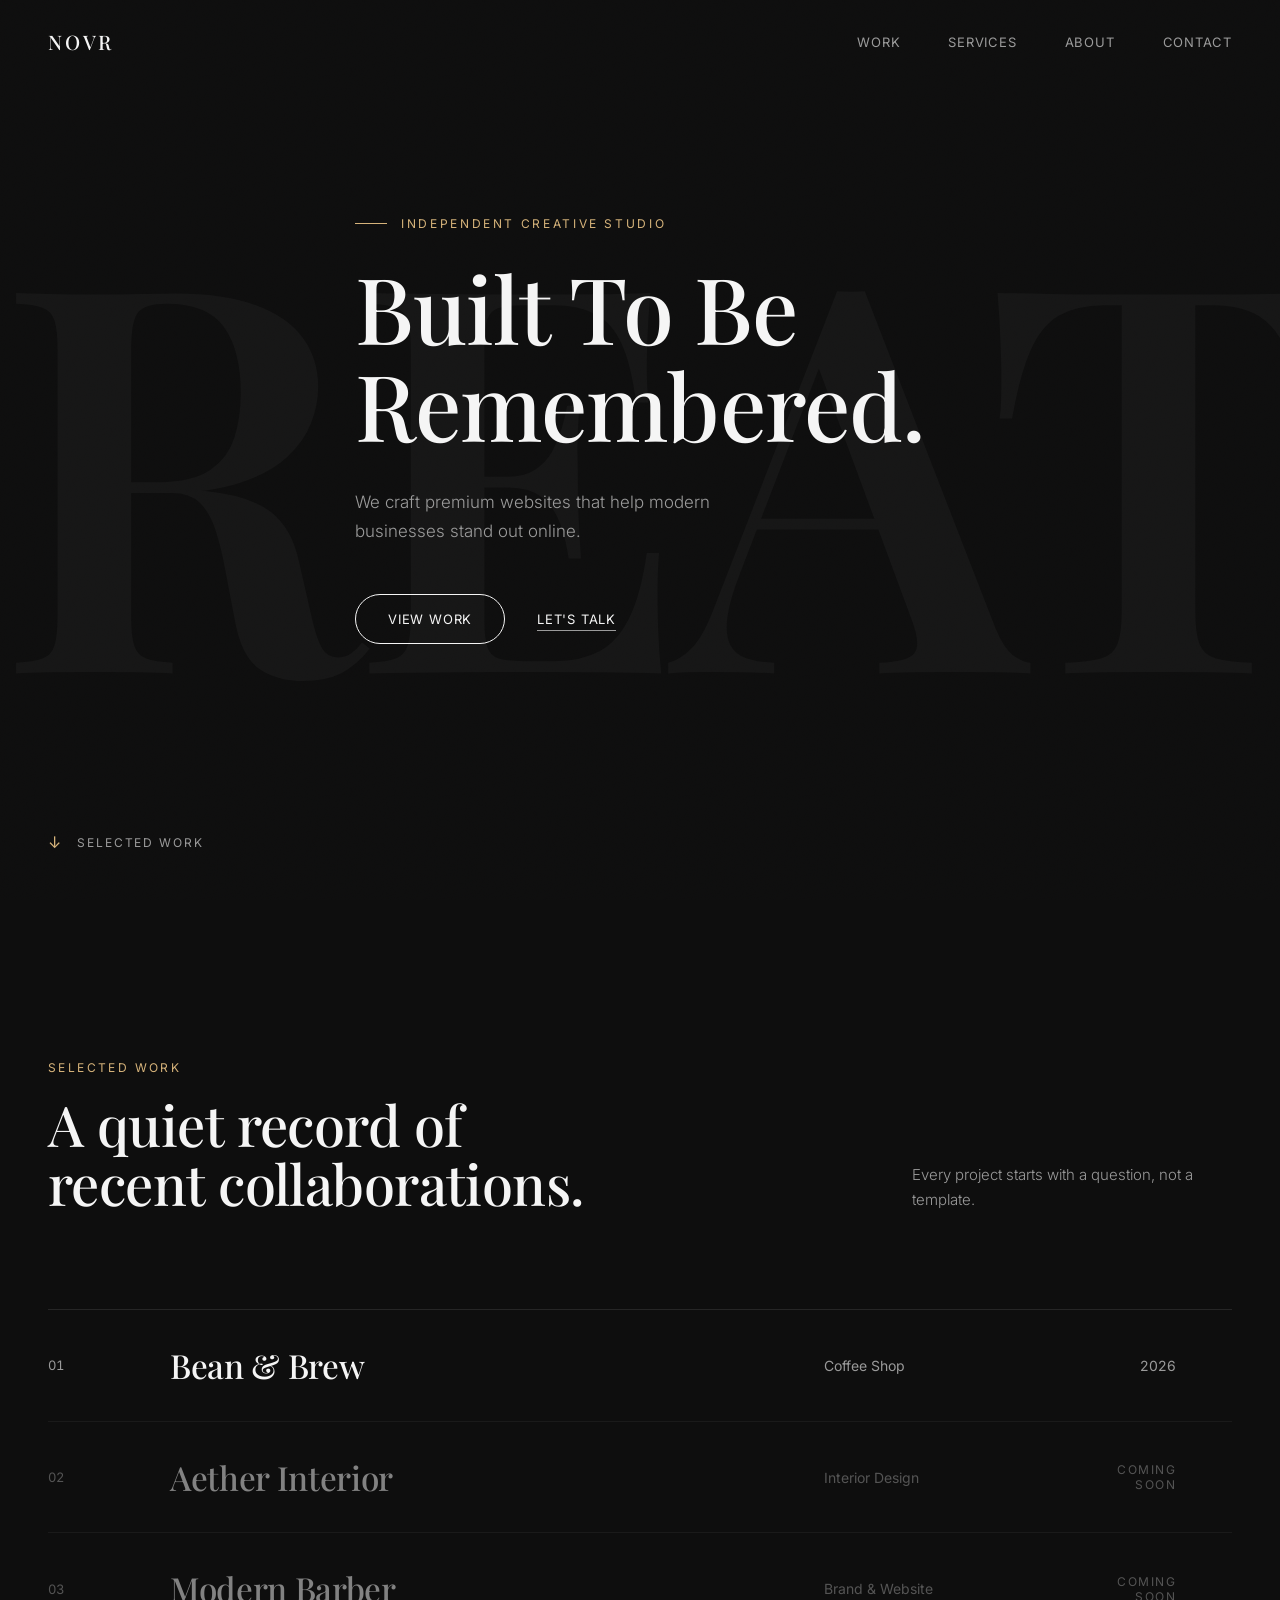
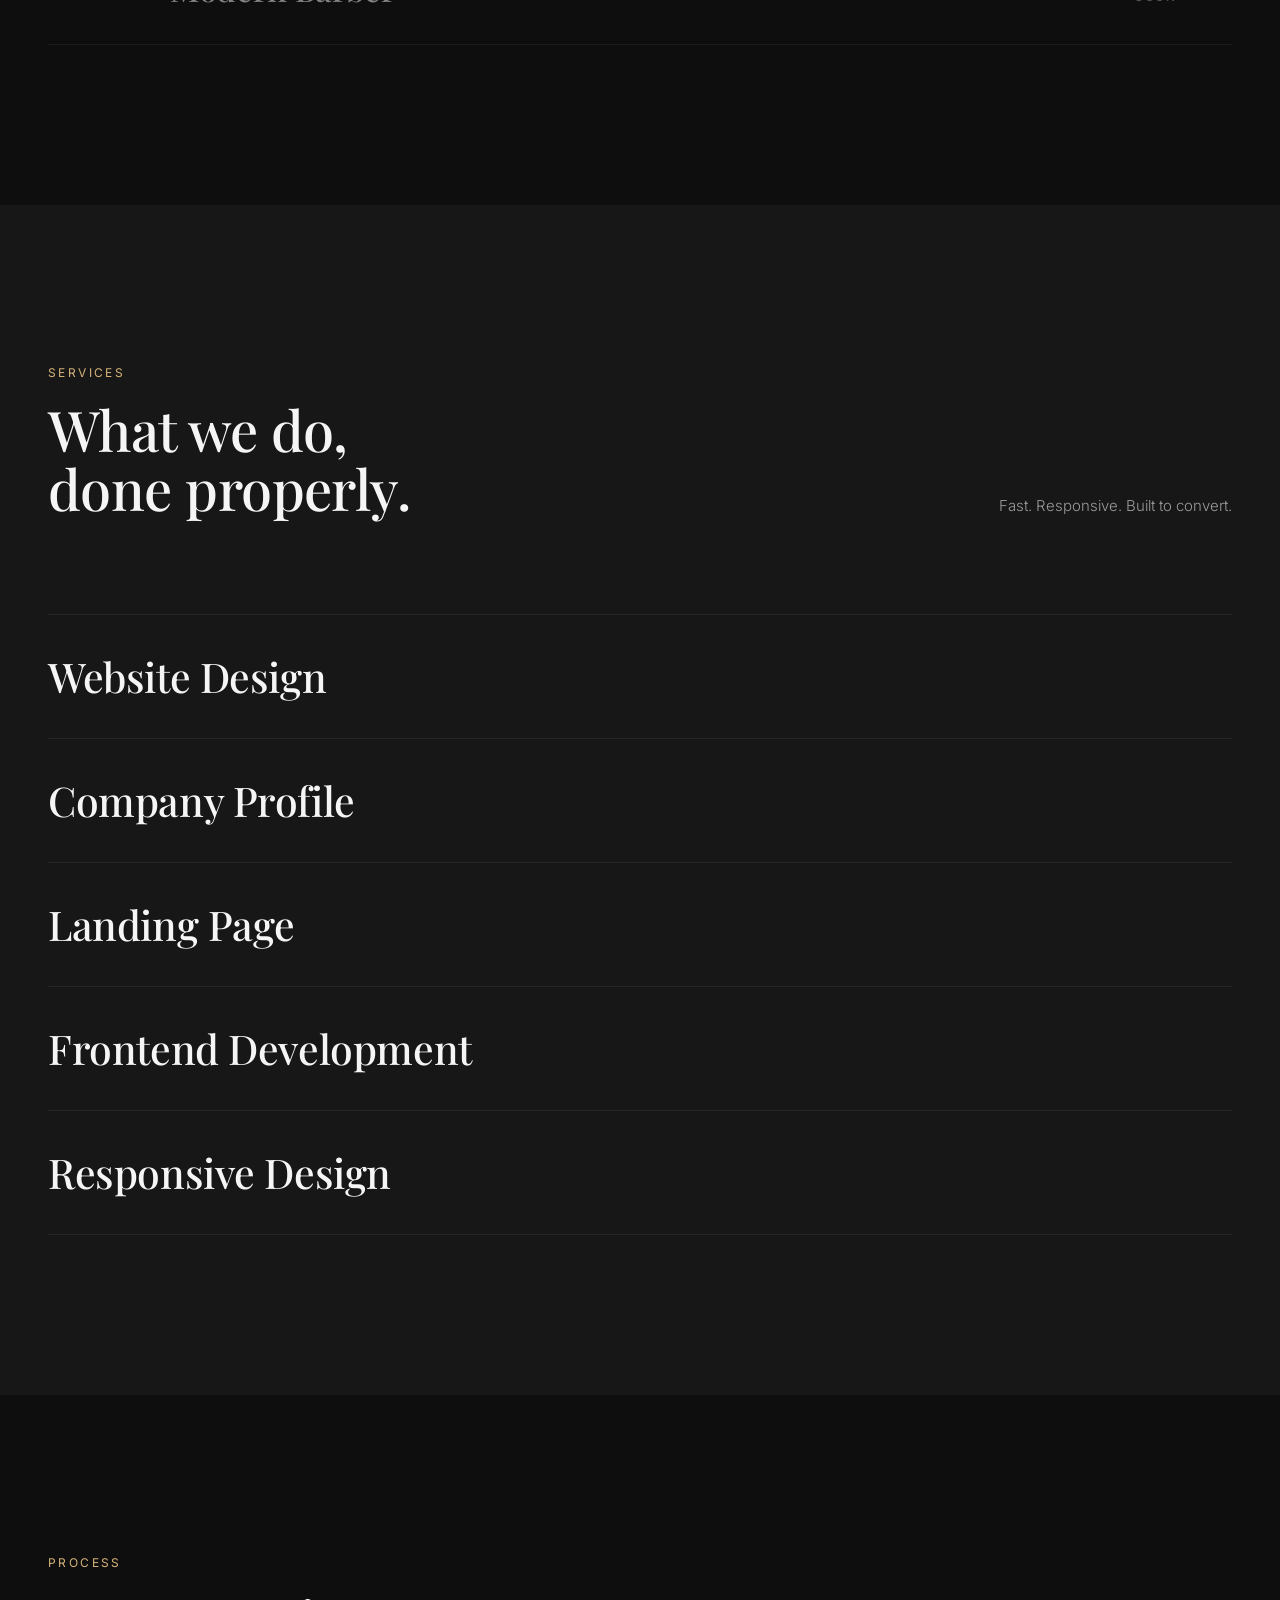
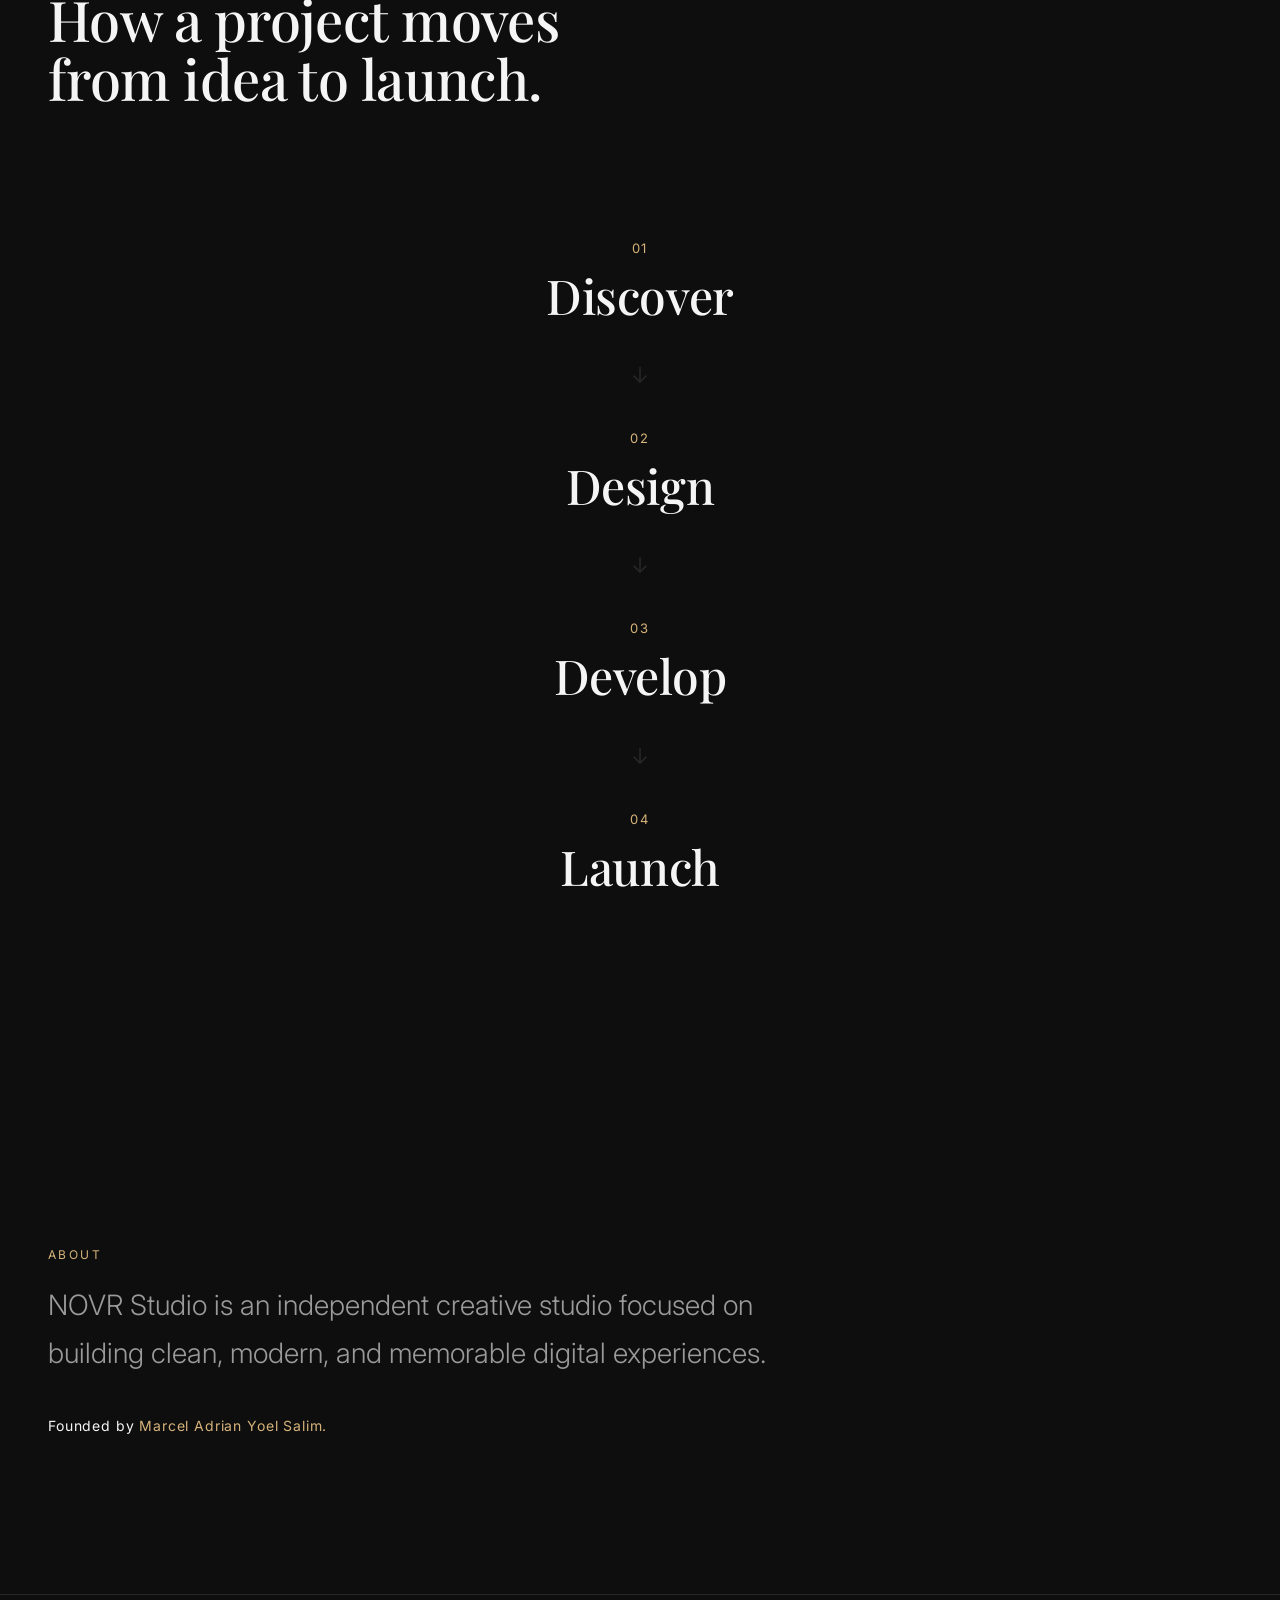
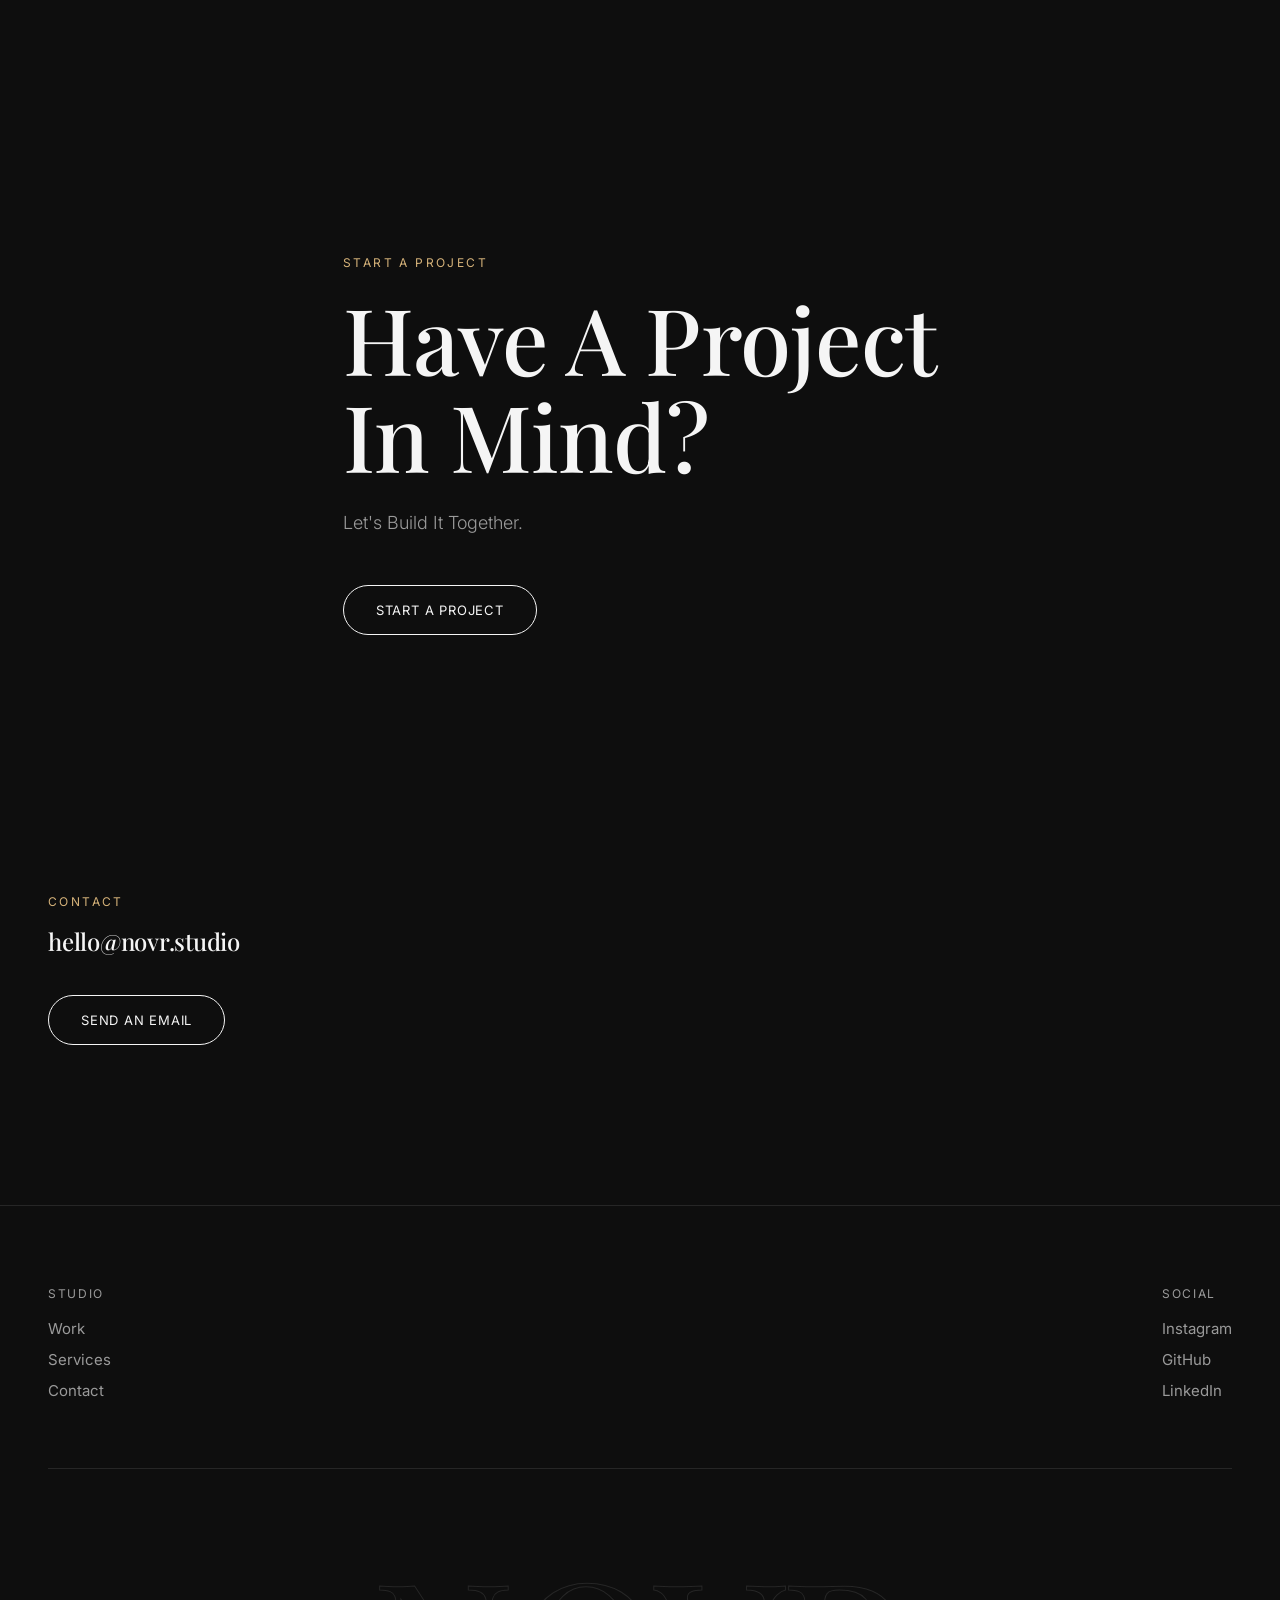
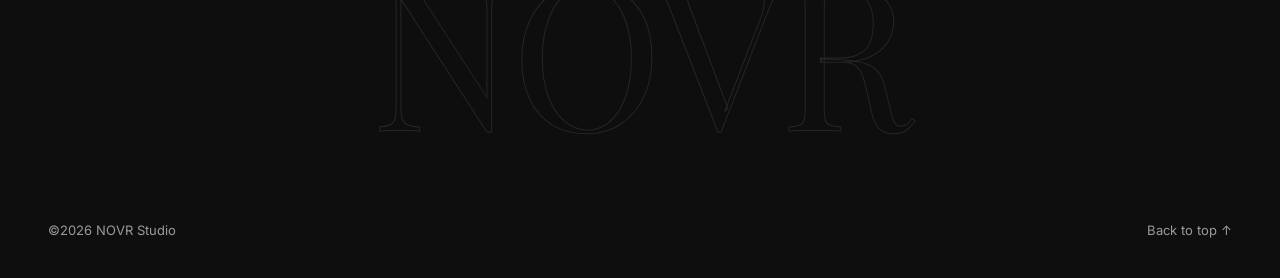
==== index.html @ 08289bba "first commit" ====
<!DOCTYPE html>
<html lang="en">
<head>
<meta charset="UTF-8">
<meta name="viewport" content="width=device-width, initial-scale=1.0">
<title>NOVR Studio — Built To Be Remembered</title>
<meta name="description" content="NOVR is an independent creative studio designing premium websites, brands and digital experiences for modern businesses.">

<meta property="og:title" content="NOVR Studio">
<meta property="og:description" content="Built To Be Remembered. We craft premium websites that help modern businesses stand out online.">
<meta property="og:image" content="assets/images/og-image.jpg">
<meta property="og:type" content="website">

<link rel="icon" href="favicon.ico">
<link rel="preconnect" href="https://fonts.googleapis.com">
<link rel="preconnect" href="https://fonts.gstatic.com" crossorigin>
<link href="https://fonts.googleapis.com/css2?family=Playfair+Display:ital,wght@0,400;0,500;0,600;1,400&family=Inter:wght@300;400;500;600&display=swap" rel="stylesheet">

<link rel="stylesheet" href="assets/css/style.css">
<link rel="stylesheet" href="assets/css/responsive.css">
</head>
<body>

<div class="grain"></div>
<div class="cursor" id="cursor"></div>

<header id="header">
  <div class="wrap">
    <nav>
      <a href="#" class="logo">NOVR</a>
      <ul class="nav-links">
        <li><a href="#work">Work</a></li>
        <li><a href="#services">Services</a></li>
        <li><a href="#about">About</a></li>
        <li><a href="#contact">Contact</a></li>
      </ul>
      <button class="burger" id="burger" aria-label="Menu">
        <span></span><span></span>
      </button>
    </nav>
  </div>
</header>

<div class="mobile-menu" id="mobileMenu">
  <a href="#work">Work</a>
  <a href="#services">Services</a>
  <a href="#about">About</a>
  <a href="#contact">Contact</a>
</div>

<!-- ============ HERO ============ -->
<section class="hero">
  <div class="hero-bg-word" id="heroWord">CREATE</div>
  <div class="wrap hero-inner">
    <div class="eyebrow"><span class="dash"></span><span>Independent Creative Studio</span></div>
    <h1>
      <span class="line"><span>Built To Be</span></span>
      <span class="line"><span>Remembered.</span></span>
    </h1>
    <p class="hero-sub">We craft premium websites that help modern businesses stand out online.</p>
    <div class="hero-actions">
      <a href="#work" class="btn">View Work</a>
      <a href="#contact" class="btn btn-ghost">Let's Talk</a>
    </div>
  </div>
  <div class="scroll-cue"><span class="arrow">↓</span><span>Selected Work</span></div>
</section>

<!-- ============ SELECTED WORK ============ -->
<section id="work">
  <div class="wrap">
    <div class="section-head reveal">
      <div>
        <span class="section-tag">Selected Work</span>
        <h2>A quiet record of<br>recent collaborations.</h2>
      </div>
      <p>Every project starts with a question, not a template.</p>
    </div>

    <div class="work-list">

      <div class="work-item is-live reveal" data-href="work/bean-and-brew.html">
        <span class="work-index">01</span>
        <span class="work-title serif">Bean &amp; Brew</span>
        <span class="work-cat">Coffee Shop</span>
        <span class="work-year">2026</span>
        <span class="work-arrow">↗</span>
        <div class="work-preview"><img src="assets/images/projects/bean-and-brew.jpg" alt="Bean & Brew project preview"></div>
      </div>

      <div class="work-item is-soon reveal">
        <span class="work-index">02</span>
        <span class="work-title serif">Aether Interior</span>
        <span class="work-cat">Interior Design</span>
        <span class="work-soon">Coming Soon</span>
      </div>

      <div class="work-item is-soon reveal">
        <span class="work-index">03</span>
        <span class="work-title serif">Modern Barber</span>
        <span class="work-cat">Brand &amp; Website</span>
        <span class="work-soon">Coming Soon</span>
      </div>

    </div>
  </div>
</section>

<!-- ============ SERVICES ============ -->
<section id="services" class="services">
  <div class="wrap">
    <div class="section-head reveal">
      <div>
        <span class="section-tag">Services</span>
        <h2>What we do,<br>done properly.</h2>
      </div>
      <p>Fast. Responsive. Built to convert.</p>
    </div>

    <div class="service-list">
      <div class="service-item reveal"><h3 class="serif">Website Design</h3><span class="service-arrow">↗</span></div>
      <div class="service-item reveal"><h3 class="serif">Company Profile</h3><span class="service-arrow">↗</span></div>
      <div class="service-item reveal"><h3 class="serif">Landing Page</h3><span class="service-arrow">↗</span></div>
      <div class="service-item reveal"><h3 class="serif">Frontend Development</h3><span class="service-arrow">↗</span></div>
      <div class="service-item reveal"><h3 class="serif">Responsive Design</h3><span class="service-arrow">↗</span></div>
    </div>
  </div>
</section>

<!-- ============ PROCESS ============ -->
<section id="process">
  <div class="wrap">
    <div class="section-head reveal">
      <div>
        <span class="section-tag">Process</span>
        <h2>How a project moves<br>from idea to launch.</h2>
      </div>
    </div>

    <div class="process-list">
      <div class="process-item reveal">
        <span class="process-num">01</span>
        <h3 class="serif">Discover</h3>
      </div>
      <span class="process-arrow">↓</span>
      <div class="process-item reveal">
        <span class="process-num">02</span>
        <h3 class="serif">Design</h3>
      </div>
      <span class="process-arrow">↓</span>
      <div class="process-item reveal">
        <span class="process-num">03</span>
        <h3 class="serif">Develop</h3>
      </div>
      <span class="process-arrow">↓</span>
      <div class="process-item reveal">
        <span class="process-num">04</span>
        <h3 class="serif">Launch</h3>
      </div>
    </div>
  </div>
</section>

<!-- ============ ABOUT ============ -->
<section id="about">
  <div class="wrap">
    <span class="section-tag reveal">About</span>
    <div class="about-inner reveal">
      <p>NOVR Studio is an independent creative studio focused on building clean, modern, and memorable digital experiences.</p>
      <div class="about-founder">Founded by <span>Marcel Adrian Yoel Salim.</span></div>
    </div>
  </div>
</section>

<!-- ============ CTA ============ -->
<section class="cta">
  <div class="wrap cta-inner">
    <span class="section-tag reveal">Start A Project</span>
    <h2 class="reveal">Have A Project<br>In Mind?</h2>
    <p class="cta-sub reveal">Let's Build It Together.</p>
    <a href="#contact" class="btn reveal">Start A Project</a>
  </div>
</section>

<!-- ============ CONTACT (anchor target for nav) ============ -->
<section id="contact" style="padding-top:0;">
  <div class="wrap">
    <span class="section-tag reveal">Contact</span>
    <h2 class="reveal" style="margin-bottom:40px;">hello@novr.studio</h2>
    <a href="mailto:hello@novr.studio" class="btn reveal">Send An Email</a>
  </div>
</section>

<!-- ============ FOOTER ============ -->
<footer>
  <div class="wrap">
    <div class="footer-top">
      <div class="footer-col">
        <span class="label">Studio</span>
        <a href="#work">Work</a>
        <a href="#services">Services</a>
        <a href="#contact">Contact</a>
      </div>
      <div class="footer-col">
        <span class="label">Social</span>
        <a href="#" target="_blank" rel="noopener">Instagram</a>
        <a href="#" target="_blank" rel="noopener">GitHub</a>
        <a href="#" target="_blank" rel="noopener">LinkedIn</a>
      </div>
    </div>
  </div>
  <div class="footer-word">NOVR</div>
  <div class="wrap footer-bottom">
    <span>©2026 NOVR Studio</span>
    <a href="#" onclick="window.scrollTo({top:0,behavior:'smooth'});return false;">Back to top ↑</a>
  </div>
</footer>

<script src="assets/js/main.js"></script>
</body>
</html>
---- assets/css/style.css ----
/* ==========================================================================
   NOVR STUDIO — MAIN STYLESHEET
   Sprints: Navbar, Hero, Selected Work, Services, Process, About, CTA, Footer
   ========================================================================== */

:root{
  --bg:#0E0E0E;
  --surface:#171717;
  --white:#F5F5F5;
  --gray:#9A9A9A;
  --line:#262626;
  --accent:#D6B37A;
  --ease: cubic-bezier(.16,.84,.44,1);
}

*{ margin:0; padding:0; box-sizing:border-box; }
html{ scroll-behavior:smooth; background:var(--bg); }
::selection{ background:var(--accent); color:var(--bg); }

body{
  background:var(--bg);
  color:var(--white);
  font-family:'Inter', sans-serif;
  font-weight:400;
  overflow-x:hidden;
}

h1,h2,h3,.serif{
  font-family:'Playfair Display', serif;
  font-weight:500;
  letter-spacing:-0.01em;
  line-height:1.05;
}

a{ color:inherit; text-decoration:none; }
img{ max-width:100%; display:block; }
ul{ list-style:none; }

.wrap{
  max-width:1360px;
  margin:0 auto;
  padding:0 48px;
}

/* ---------- grain overlay ---------- */
.grain{
  position:fixed; inset:0;
  z-index:999;
  pointer-events:none;
  opacity:0.035;
  mix-blend-mode:overlay;
  background-image:url("data:image/svg+xml,%3Csvg xmlns='http://www.w3.org/2000/svg' width='120' height='120'%3E%3Cfilter id='n'%3E%3CfeTurbulence type='fractalNoise' baseFrequency='0.9' numOctaves='2' stitchTiles='stitch'/%3E%3C/filter%3E%3Crect width='100%25' height='100%25' filter='url(%23n)'/%3E%3C/svg%3E");
}

/* ---------- custom cursor ---------- */
.cursor{
  position:fixed; top:0; left:0;
  width:22px; height:22px;
  border:1px solid var(--accent);
  border-radius:50%;
  pointer-events:none;
  z-index:1000;
  transform:translate(-50%,-50%);
  transition: width .3s var(--ease), height .3s var(--ease), background .3s var(--ease), opacity .3s;
  opacity:0;
}
.cursor.active{ opacity:1; }
.cursor.hover{ width:52px; height:52px; background:rgba(214,179,122,0.1); }

/* ==========================================================================
   SPRINT 1 — NAVBAR
   ========================================================================== */
header{
  position:fixed; top:0; left:0; right:0;
  z-index:100;
  padding:28px 0;
  transition: padding .5s var(--ease), background .5s var(--ease), border-color .5s var(--ease);
  border-bottom:1px solid transparent;
}
header.scrolled{
  padding:18px 0;
  background:rgba(14,14,14,0.75);
  backdrop-filter: blur(14px);
  -webkit-backdrop-filter: blur(14px);
  border-bottom:1px solid var(--line);
}
nav{ display:flex; align-items:center; justify-content:space-between; }
.logo{
  font-family:'Playfair Display', serif;
  font-size:20px;
  letter-spacing:0.14em;
  font-weight:500;
}
.nav-links{
  display:flex; gap:48px;
  font-size:13px;
  letter-spacing:0.06em;
  text-transform:uppercase;
  color:var(--gray);
}
.nav-links a{ position:relative; padding-bottom:4px; transition:color .3s var(--ease); }
.nav-links a::after{
  content:''; position:absolute; left:0; bottom:0;
  width:0; height:1px; background:var(--accent);
  transition:width .4s var(--ease);
}
.nav-links a:hover{ color:var(--white); }
.nav-links a:hover::after{ width:100%; }

.burger{ display:none; flex-direction:column; gap:6px; cursor:pointer; z-index:110; background:none; border:none; }
.burger span{ width:26px; height:1px; background:var(--white); display:block; transition:.3s var(--ease); }

.mobile-menu{
  position:fixed; inset:0; background:var(--bg);
  z-index:99; display:flex; flex-direction:column;
  align-items:flex-start; justify-content:center; gap:28px;
  padding:0 32px;
  transform:translateY(-100%);
  transition:transform .6s var(--ease);
}
.mobile-menu.open{ transform:translateY(0); }
.mobile-menu a{ font-family:'Playfair Display', serif; font-size:38px; }

/* ==========================================================================
   SPRINT 1 — HERO
   ========================================================================== */
.hero{
  position:relative;
  min-height:100vh;
  display:flex; flex-direction:column; justify-content:center;
  overflow:hidden;
  padding-top:120px;
}
.hero-bg-word{
  position:absolute;
  top:50%; left:50%;
  transform:translate(-50%,-50%);
  font-family:'Playfair Display', serif;
  font-weight:600;
  font-size:clamp(220px, 42vw, 620px);
  color:var(--white);
  opacity:0.03;
  white-space:nowrap;
  pointer-events:none;
  user-select:none;
  z-index:0;
  letter-spacing:-0.02em;
}
.hero-inner{ position:relative; z-index:2; }
.eyebrow{
  font-size:12px;
  letter-spacing:0.22em;
  text-transform:uppercase;
  color:var(--accent);
  margin-bottom:28px;
  display:flex; align-items:center; gap:14px;
}
.eyebrow .dash{ width:32px; height:1px; background:var(--accent); }

.hero h1{ font-size:clamp(46px, 8.4vw, 92px); overflow:hidden; }
.hero h1 .line{ display:block; overflow:hidden; }
.hero h1 .line span{
  display:block;
  transform:translateY(110%);
  animation: lineUp 1.1s var(--ease) forwards;
}
.hero h1 .line:nth-child(1) span{ animation-delay:.15s; }
.hero h1 .line:nth-child(2) span{ animation-delay:.28s; }
@keyframes lineUp{ to{ transform:translateY(0); } }

.hero-sub{
  margin-top:36px;
  max-width:440px;
  color:var(--gray);
  font-size:17px;
  line-height:1.7;
  font-weight:300;
  opacity:0;
  animation: fadeUp .9s var(--ease) forwards;
  animation-delay:.6s;
}
@keyframes fadeUp{ from{opacity:0; transform:translateY(16px);} to{opacity:1; transform:translateY(0);} }

.hero-actions{
  margin-top:48px;
  display:flex; align-items:center; gap:28px;
  opacity:0;
  animation: fadeUp .9s var(--ease) forwards;
  animation-delay:.75s;
}

.btn{
  display:inline-flex; align-items:center; gap:10px;
  padding:16px 32px;
  border-radius:100px;
  border:1px solid var(--white);
  font-size:13px;
  letter-spacing:0.06em;
  text-transform:uppercase;
  transition: background .4s var(--ease), color .4s var(--ease), gap .3s var(--ease);
}
.btn:hover{ background:var(--white); color:var(--bg); gap:16px; }
.btn-ghost{ border:none; padding:16px 4px; position:relative; }
.btn-ghost::after{
  content:''; position:absolute; left:4px; right:4px; bottom:12px;
  height:1px; background:var(--gray);
  transition:.4s var(--ease);
}
.btn-ghost:hover{ color:var(--accent); }
.btn-ghost:hover::after{ background:var(--accent); }

.scroll-cue{
  position:absolute;
  bottom:48px; left:48px;
  display:flex; align-items:center; gap:14px;
  font-size:12px; letter-spacing:0.16em; text-transform:uppercase;
  color:var(--gray);
  z-index:2;
}
.scroll-cue .arrow{
  display:inline-block;
  animation: bob 2.2s ease-in-out infinite;
  color:var(--accent);
  font-size:16px;
}
@keyframes bob{ 0%,100%{transform:translateY(0);} 50%{transform:translateY(6px);} }

/* ---------- section basics ---------- */
section{ position:relative; padding:160px 0; }
.section-head{
  display:flex; justify-content:space-between; align-items:flex-end;
  margin-bottom:96px; gap:40px; flex-wrap:wrap;
}
.section-tag{
  font-size:12px; letter-spacing:0.2em; text-transform:uppercase;
  color:var(--accent); margin-bottom:20px; display:block;
}
.section-head h2{ font-size:clamp(34px,4.4vw,56px); max-width:600px; }
.section-head p{ color:var(--gray); max-width:320px; font-size:15px; line-height:1.7; font-weight:300; }

.reveal{
  opacity:0; transform:translateY(36px);
  transition: opacity 1s var(--ease), transform 1s var(--ease);
}
.reveal.is-visible{ opacity:1; transform:translateY(0); }

/* ==========================================================================
   SPRINT 2 — SELECTED WORK
   ========================================================================== */
.work-list{ display:flex; flex-direction:column; }
.work-item{
  display:grid;
  grid-template-columns:90px 1fr 220px 100px 24px;
  align-items:center;
  gap:32px;
  padding:38px 0;
  border-top:1px solid var(--line);
  position:relative;
}
.work-list .work-item:last-child{ border-bottom:1px solid var(--line); }
.work-item.is-live{ cursor:pointer; }
.work-index{ font-size:13px; color:var(--gray); font-variant-numeric:tabular-nums; }
.work-title{ font-size:clamp(24px,2.6vw,38px); transition:transform .5s var(--ease), color .5s var(--ease); }
.work-cat{ color:var(--gray); font-size:14px; }
.work-year{ color:var(--gray); font-size:14px; text-align:right; }
.work-arrow{ font-size:20px; color:var(--accent); opacity:0; transform:translateX(-8px) rotate(-45deg); transition:.5s var(--ease); }
.work-soon{ font-size:12px; letter-spacing:0.12em; text-transform:uppercase; color:var(--gray); text-align:right; }

.work-item .work-preview{
  position:absolute;
  right:48px; top:50%;
  width:230px; height:160px;
  transform:translateY(-50%) scale(.9);
  opacity:0;
  border-radius:6px;
  pointer-events:none;
  transition: opacity .5s var(--ease), transform .5s var(--ease);
  z-index:5;
  overflow:hidden;
  box-shadow:0 30px 60px rgba(0,0,0,0.55);
}
.work-item .work-preview img{ width:100%; height:100%; object-fit:cover; }
.work-item.is-live:hover .work-preview{ opacity:1; transform:translateY(-50%) scale(1); }
.work-item.is-live:hover .work-title{ color:var(--accent); transform:translateX(12px); }
.work-item.is-live:hover .work-arrow{ opacity:1; transform:translateX(0) rotate(0deg); }
.work-item.is-live:hover{ background:rgba(255,255,255,0.015); }
.work-item.is-soon{ opacity:0.5; }

/* ==========================================================================
   SPRINT 3 — SERVICES (plain list, no cards)
   ========================================================================== */
.services{ background:var(--surface); }
.service-list{ display:flex; flex-direction:column; }
.service-item{
  display:flex; align-items:center; justify-content:space-between;
  padding:40px 0;
  border-top:1px solid var(--line);
  transition: padding-left .4s var(--ease), background .4s var(--ease);
}
.service-list .service-item:last-child{ border-bottom:1px solid var(--line); }
.service-item h3{ font-size:clamp(26px,3.2vw,42px); transition:color .4s var(--ease); }
.service-arrow{ font-size:22px; color:var(--accent); opacity:0; transform:translateX(-10px); transition:.4s var(--ease); }
.service-item:hover{ padding-left:16px; background:rgba(255,255,255,0.015); }
.service-item:hover h3{ color:var(--accent); }
.service-item:hover .service-arrow{ opacity:1; transform:translateX(0); }

/* ==========================================================================
   SPRINT 4 — PROCESS
   ========================================================================== */
.process-list{
  display:flex; flex-direction:column;
  align-items:center;
  gap:0;
}
.process-item{
  display:flex; flex-direction:column; align-items:center;
  text-align:center;
  padding:36px 0;
}
.process-num{ color:var(--accent); font-size:13px; letter-spacing:0.14em; margin-bottom:14px; }
.process-item h3{ font-size:clamp(30px,4vw,48px); }
.process-arrow{ color:var(--line); font-size:22px; margin:6px 0; }

/* ==========================================================================
   SPRINT 5 — ABOUT
   ========================================================================== */
.about-inner{ max-width:760px; }
.about-inner p{ color:var(--gray); font-size:clamp(20px,2.4vw,28px); line-height:1.7; font-weight:300; }
.about-founder{
  margin-top:40px;
  font-size:14px;
  letter-spacing:0.06em;
  color:var(--white);
}
.about-founder span{ color:var(--accent); }

/* ==========================================================================
   SPRINT 6 — CTA
   ========================================================================== */
.cta{
  min-height:100vh;
  display:flex; flex-direction:column; align-items:flex-start; justify-content:center;
  background:var(--bg);
  border-top:1px solid var(--line);
}
.cta h2{ font-size:clamp(44px,7.2vw,96px); }
.cta h2 em{ color:var(--accent); font-style:italic; }
.cta-sub{ margin-top:28px; color:var(--gray); font-size:18px; font-weight:300; }
.cta .btn{ margin-top:52px; }

/* ==========================================================================
   SPRINT 7 — FOOTER
   ========================================================================== */
footer{
  position:relative;
  padding:80px 0 40px;
  border-top:1px solid var(--line);
  overflow:hidden;
}
.footer-word{
  font-family:'Playfair Display', serif;
  font-size:clamp(90px,16vw,220px);
  color:transparent;
  -webkit-text-stroke:1px var(--line);
  text-align:center;
  letter-spacing:-0.02em;
  margin-bottom:40px;
  user-select:none;
}
.footer-top{
  display:flex; justify-content:space-between; flex-wrap:wrap; gap:40px;
  padding-bottom:56px; margin-bottom:40px;
  border-bottom:1px solid var(--line);
}
.footer-col .label{ color:var(--gray); font-size:12px; letter-spacing:0.14em; text-transform:uppercase; margin-bottom:18px; display:block; }
.footer-col a{ display:block; color:var(--gray); font-size:15px; margin-bottom:12px; transition:.3s; }
.footer-col a:hover{ color:var(--accent); }
.footer-bottom{
  display:flex; justify-content:space-between; align-items:center;
  flex-wrap:wrap; gap:16px;
  color:var(--gray); font-size:13px;
}
.footer-bottom a:hover{ color:var(--accent); }

/* ==========================================================================
   CASE STUDY PAGE
   ========================================================================== */
.cs-hero{
  min-height:70vh;
  display:flex; flex-direction:column; justify-content:flex-end;
  padding:180px 0 80px;
  border-bottom:1px solid var(--line);
}
.cs-back{ color:var(--gray); font-size:13px; letter-spacing:0.08em; text-transform:uppercase; margin-bottom:40px; display:inline-flex; gap:10px; transition:.3s; }
.cs-back:hover{ color:var(--accent); }
.cs-hero h1{ font-size:clamp(44px,7vw,88px); }
.cs-meta{ display:flex; gap:56px; margin-top:48px; flex-wrap:wrap; }
.cs-meta .label{ color:var(--gray); font-size:12px; letter-spacing:0.14em; text-transform:uppercase; margin-bottom:10px; display:block; }
.cs-meta .val{ font-size:16px; }

.cs-section{ padding:110px 0; border-bottom:1px solid var(--line); }
.cs-section:last-of-type{ border-bottom:none; }
.cs-grid{ display:grid; grid-template-columns:280px 1fr; gap:80px; }
.cs-grid .cs-label{ color:var(--accent); font-size:12px; letter-spacing:0.2em; text-transform:uppercase; }
.cs-grid h2{ font-size:clamp(30px,3.6vw,44px); margin-top:14px; }
.cs-grid .cs-body p{ color:var(--gray); font-size:17px; line-height:1.85; font-weight:300; max-width:640px; }
.cs-grid .cs-body p + p{ margin-top:20px; }

.cs-gallery{ display:grid; grid-template-columns:1fr 1fr; gap:24px; }
.cs-gallery img{ width:100%; height:100%; object-fit:cover; border-radius:6px; }
.cs-gallery .full{ grid-column:1 / -1; }

.cs-stack{ display:flex; flex-wrap:wrap; gap:14px; }
.cs-stack span{
  border:1px solid var(--line); border-radius:100px;
  padding:10px 22px; font-size:13px; color:var(--gray);
}

.cs-links{ display:flex; gap:24px; flex-wrap:wrap; }

.cs-nav-project{
  display:flex; justify-content:space-between; align-items:center;
  padding:80px 0;
}
.cs-nav-project a{ font-family:'Playfair Display', serif; font-size:clamp(26px,3.4vw,40px); transition:color .4s var(--ease); }
.cs-nav-project a:hover{ color:var(--accent); }
---- assets/css/responsive.css ----
/* ==========================================================================
   NOVR STUDIO — RESPONSIVE STYLESHEET
   ========================================================================== */

@media (hover:none), (max-width:900px){
  .cursor{ display:none; }
}

@media (max-width:1080px){
  .work-item{ grid-template-columns:50px 1fr 90px 24px; }
  .work-cat{ display:none; }
}

@media (max-width:900px){
  .wrap{ padding:0 24px; }
  .nav-links{ display:none; }
  .burger{ display:flex; }

  section{ padding:100px 0; }
  .section-head{ margin-bottom:56px; }
  .scroll-cue{ left:24px; bottom:32px; }

  .work-item{ grid-template-columns:36px 1fr 24px; gap:16px; }
  .work-year, .work-soon{ display:none; }
  .work-item .work-preview{ display:none; }

  .service-item{ padding:28px 0; }

  .cs-grid{ grid-template-columns:1fr; gap:32px; }
  .cs-gallery{ grid-template-columns:1fr; }
  .cs-meta{ gap:32px; }
  .footer-top{ gap:32px; }
}

@media (max-width:600px){
  .hero-actions{ flex-direction:column; align-items:flex-start; gap:18px; }
  .cta-inner .btn{ width:100%; justify-content:center; }
  .cs-nav-project{ flex-direction:column; align-items:flex-start; gap:24px; }
}
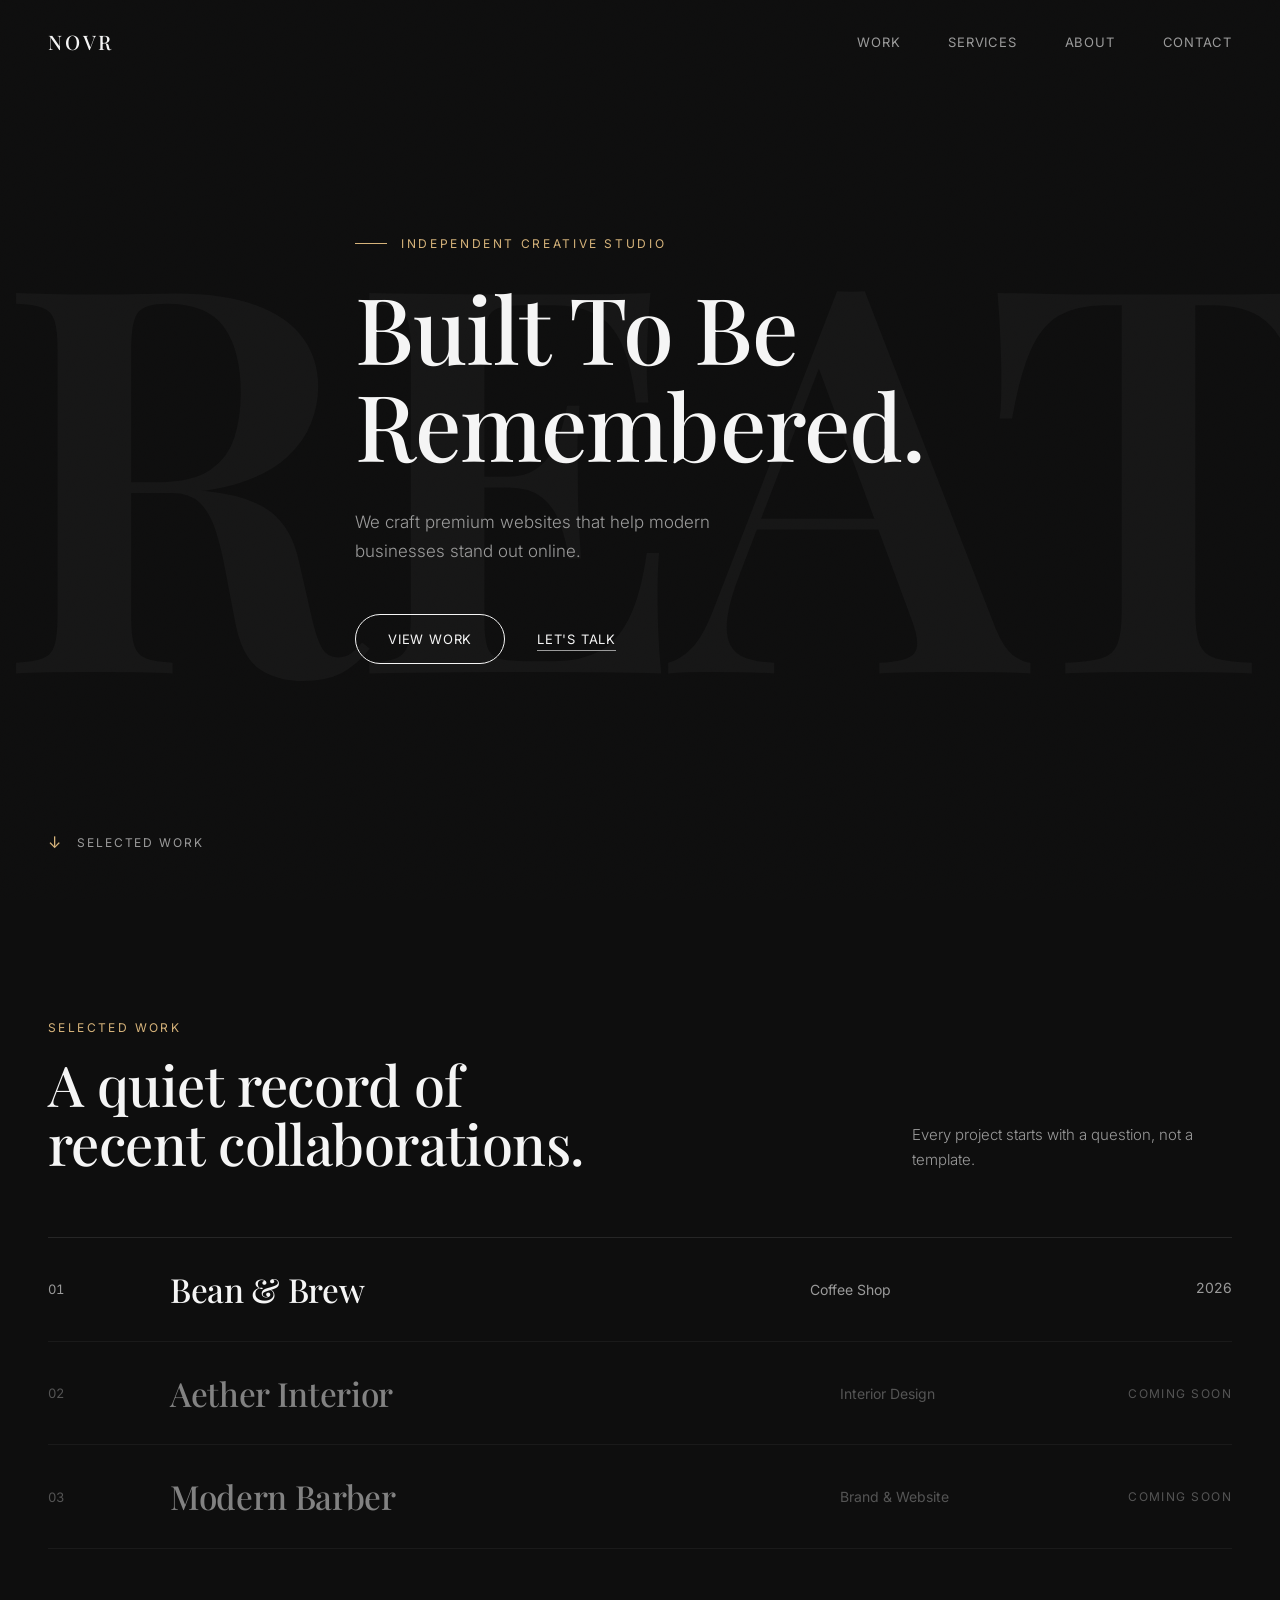
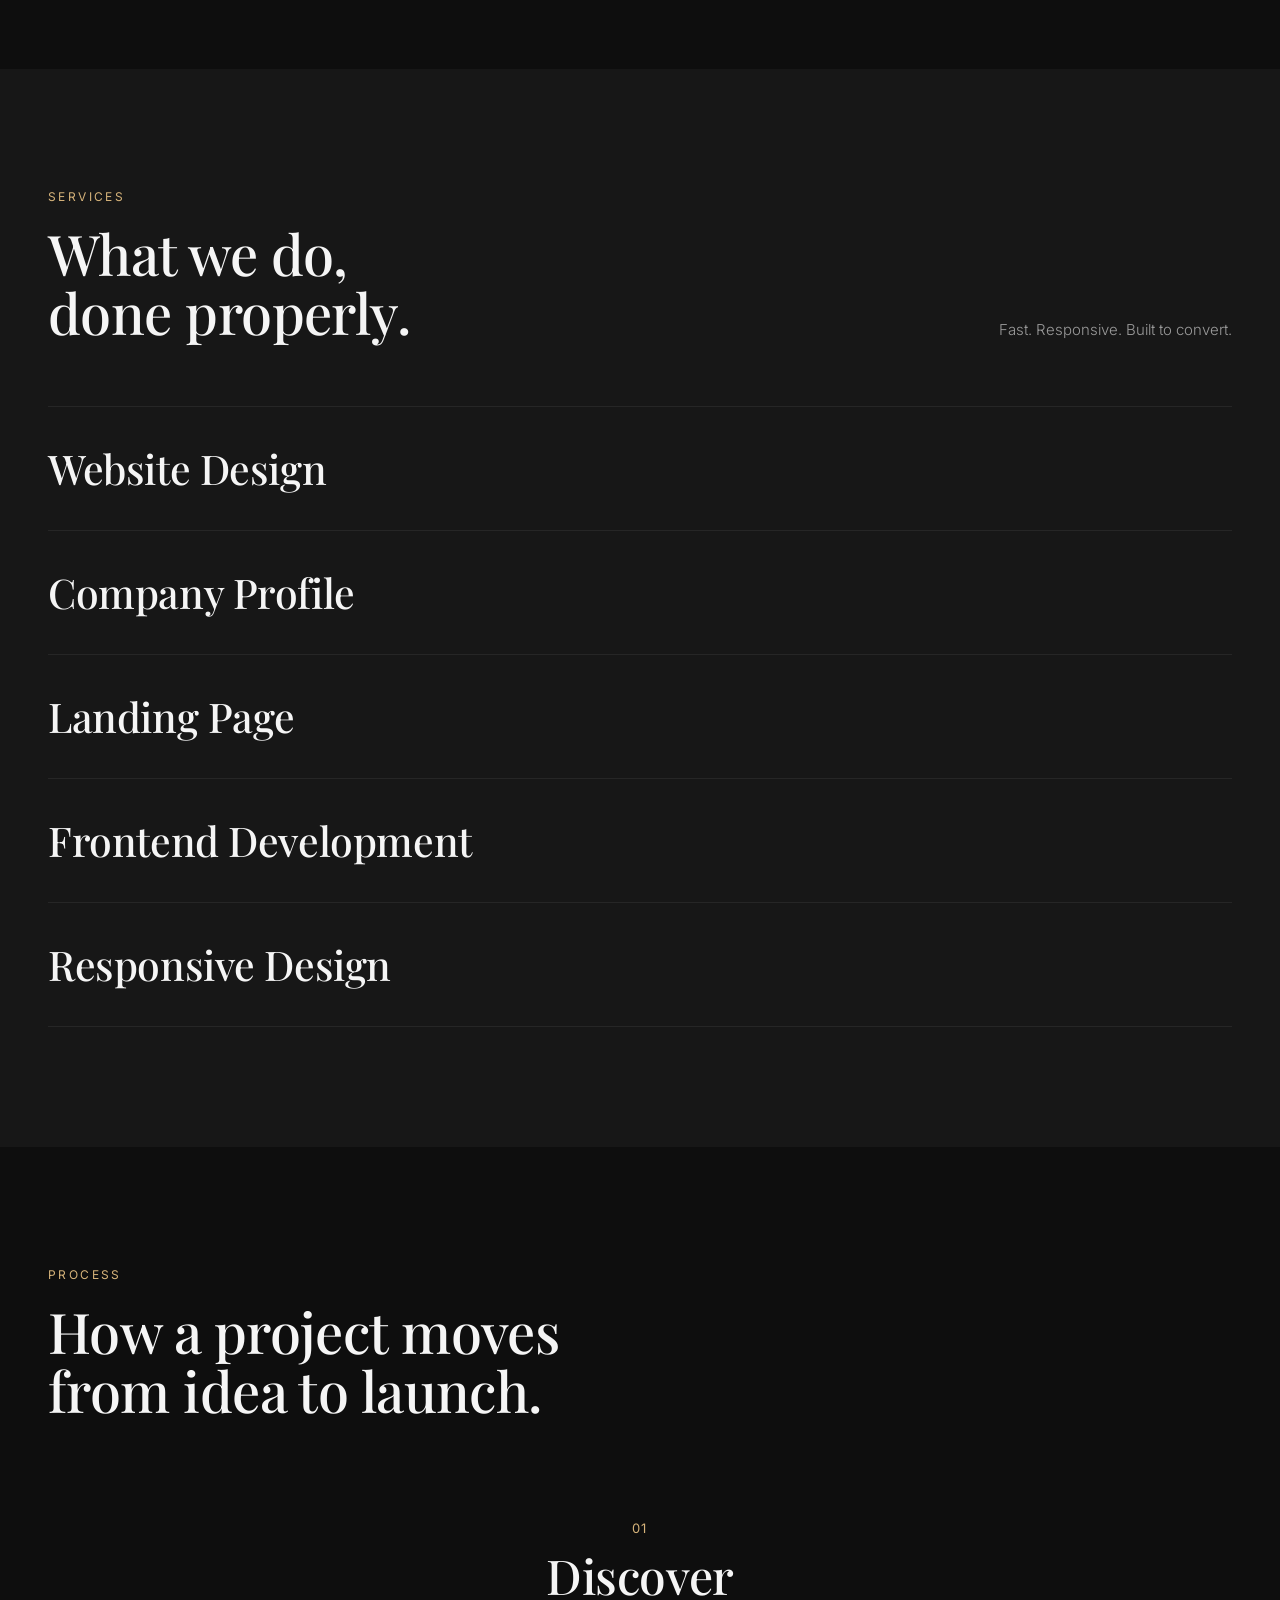
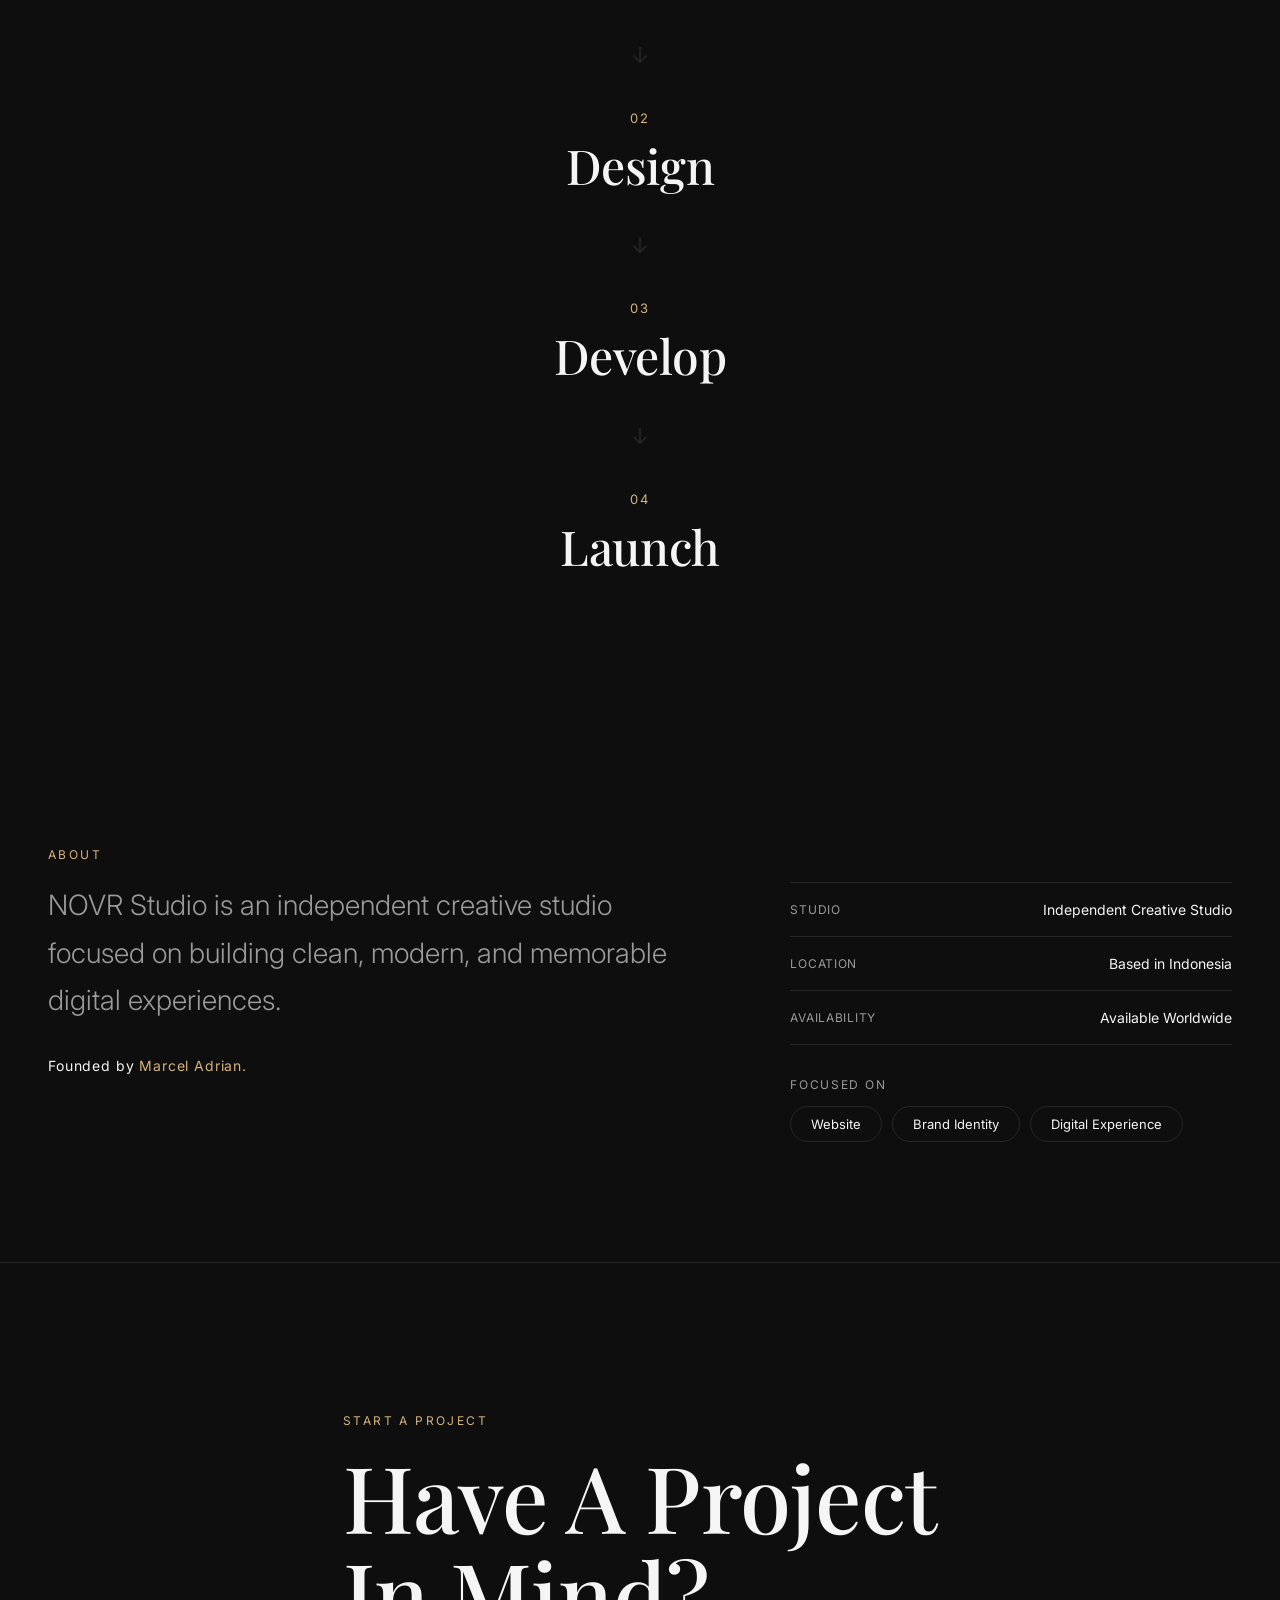
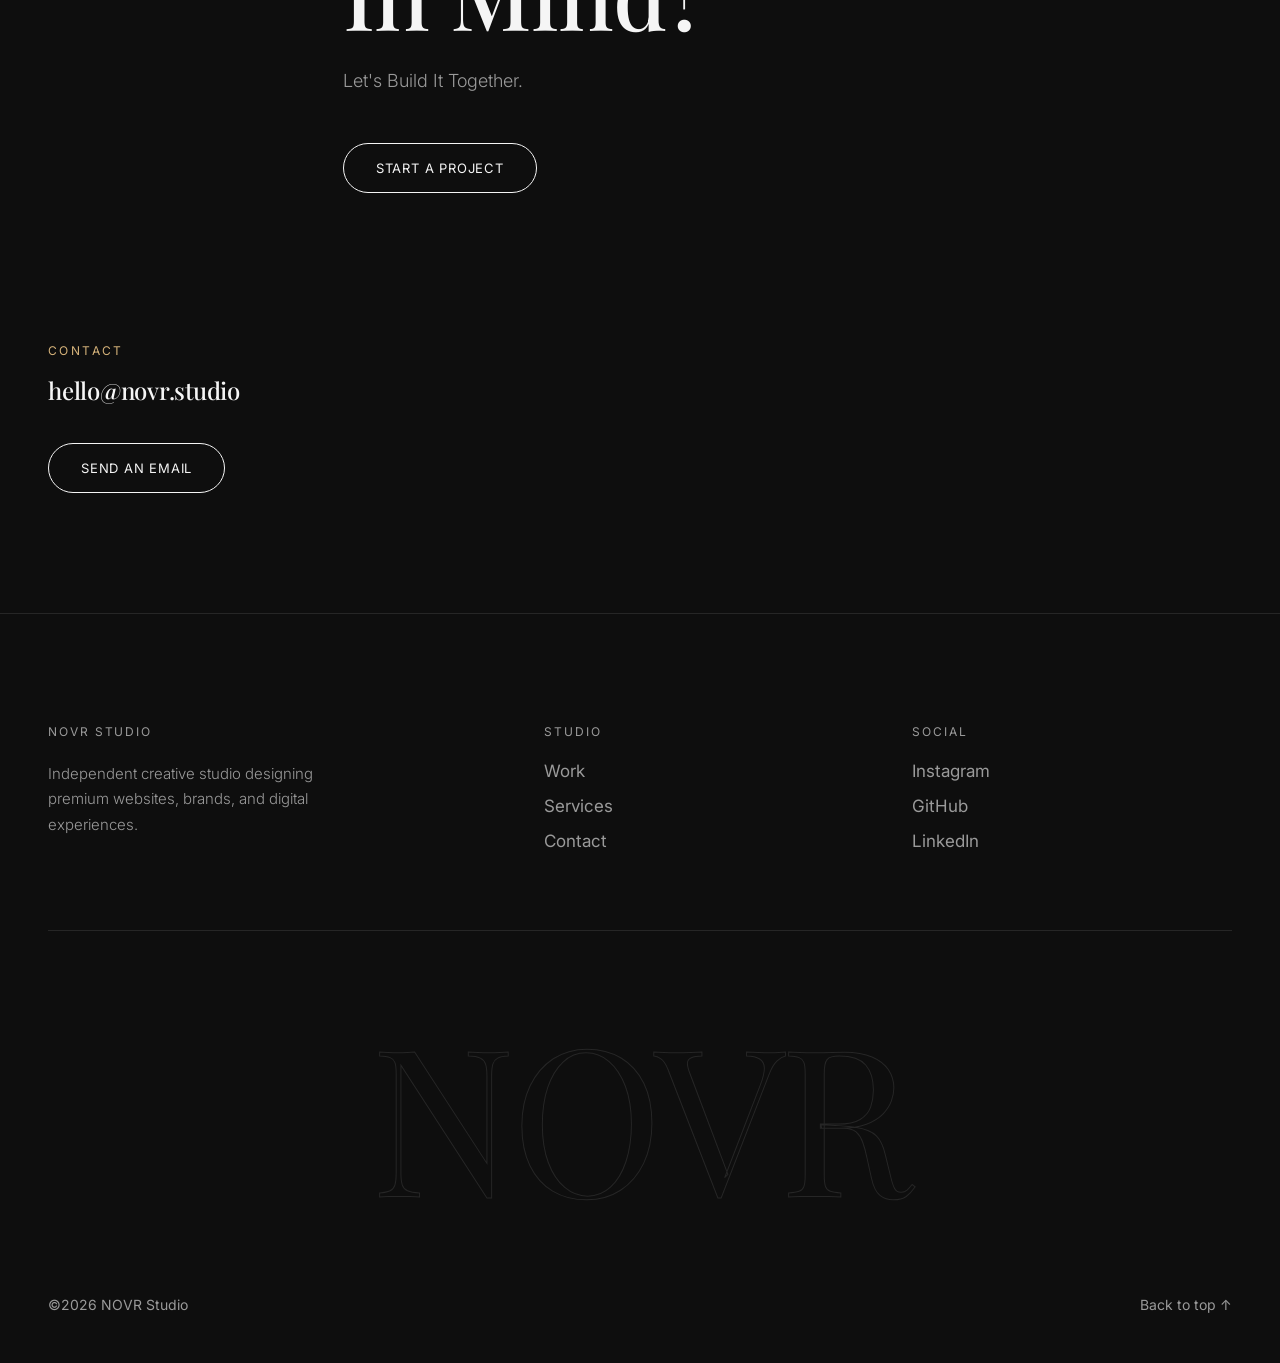
==== commit c945020d: "bean & brew selesai" ====
--- a/index.html
+++ b/index.html
@@ -20,9 +20,15 @@
 <link rel="stylesheet" href="assets/css/responsive.css">
 </head>
 <body>
+<div id="loader">
+  <div class="loader-content">
+      <h1>NOVR</h1>
+      <span>Independent Creative Studio</span>
+  </div>
+</div>
 
 <div class="grain"></div>
-<div class="cursor" id="cursor"></div>
+<div class="cursor" id="cursor"><span class="cursor-label" id="cursorLabel"></span></div>
 
 <header id="header">
   <div class="wrap">
@@ -83,9 +89,11 @@
         <span class="work-index">01</span>
         <span class="work-title serif">Bean &amp; Brew</span>
         <span class="work-cat">Coffee Shop</span>
-        <span class="work-year">2026</span>
-        <span class="work-arrow">↗</span>
-        <div class="work-preview"><img src="assets/images/projects/bean-and-brew.jpg" alt="Bean & Brew project preview"></div>
+        <span class="work-meta">
+          <span class="work-year">2026</span>
+          <span class="work-view">View Project →</span>
+        </span>
+        <div class="work-preview"><img src="assets/images/projects/bean-n-brew.png" alt="Bean & Brew project preview"></div>
       </div>
 
       <div class="work-item is-soon reveal">
@@ -118,11 +126,11 @@
     </div>
 
     <div class="service-list">
-      <div class="service-item reveal"><h3 class="serif">Website Design</h3><span class="service-arrow">↗</span></div>
-      <div class="service-item reveal"><h3 class="serif">Company Profile</h3><span class="service-arrow">↗</span></div>
-      <div class="service-item reveal"><h3 class="serif">Landing Page</h3><span class="service-arrow">↗</span></div>
-      <div class="service-item reveal"><h3 class="serif">Frontend Development</h3><span class="service-arrow">↗</span></div>
-      <div class="service-item reveal"><h3 class="serif">Responsive Design</h3><span class="service-arrow">↗</span></div>
+      <div class="service-item reveal"><h3 class="serif"><span>Website Design</span></h3><span class="service-arrow">→</span></div>
+      <div class="service-item reveal"><h3 class="serif"><span>Company Profile</span></h3><span class="service-arrow">→</span></div>
+      <div class="service-item reveal"><h3 class="serif"><span>Landing Page</span></h3><span class="service-arrow">→</span></div>
+      <div class="service-item reveal"><h3 class="serif"><span>Frontend Development</span></h3><span class="service-arrow">→</span></div>
+      <div class="service-item reveal"><h3 class="serif"><span>Responsive Design</span></h3><span class="service-arrow">→</span></div>
     </div>
   </div>
 </section>
@@ -165,9 +173,26 @@
 <section id="about">
   <div class="wrap">
     <span class="section-tag reveal">About</span>
-    <div class="about-inner reveal">
-      <p>NOVR Studio is an independent creative studio focused on building clean, modern, and memorable digital experiences.</p>
-      <div class="about-founder">Founded by <span>Marcel Adrian Yoel Salim.</span></div>
+    <div class="about-grid-layout">
+      <div class="about-inner reveal">
+        <p>NOVR Studio is an independent creative studio focused on building clean, modern, and memorable digital experiences.</p>
+        <div class="about-founder">Founded by <span>Marcel Adrian.</span></div>
+      </div>
+      <div class="reveal">
+        <ul class="about-meta">
+          <li><span class="label">Studio</span><span class="val">Independent Creative Studio</span></li>
+          <li><span class="label">Location</span><span class="val">Based in Indonesia</span></li>
+          <li><span class="label">Availability</span><span class="val">Available Worldwide</span></li>
+        </ul>
+        <div class="about-focus">
+          <span class="label">Focused On</span>
+          <div class="focus-tags">
+            <span>Website</span>
+            <span>Brand Identity</span>
+            <span>Digital Experience</span>
+          </div>
+        </div>
+      </div>
     </div>
   </div>
 </section>
@@ -196,6 +221,10 @@
   <div class="wrap">
     <div class="footer-top">
       <div class="footer-col">
+        <span class="label">NOVR Studio</span>
+        <p>Independent creative studio designing premium websites, brands, and digital experiences.</p>
+      </div>
+      <div class="footer-col">
         <span class="label">Studio</span>
         <a href="#work">Work</a>
         <a href="#services">Services</a>
--- a/assets/css/style.css
+++ b/assets/css/style.css
@@ -61,11 +61,19 @@
   pointer-events:none;
   z-index:1000;
   transform:translate(-50%,-50%);
-  transition: width .3s var(--ease), height .3s var(--ease), background .3s var(--ease), opacity .3s;
+  display:flex; align-items:center; justify-content:center;
+  transition: width .35s var(--ease), height .35s var(--ease), background .35s var(--ease), opacity .3s;
   opacity:0;
 }
 .cursor.active{ opacity:1; }
 .cursor.hover{ width:52px; height:52px; background:rgba(214,179,122,0.1); }
+.cursor.label-visible{ width:68px; height:68px; background:var(--accent); border-color:var(--accent); }
+.cursor-label{
+  opacity:0; font-size:11px; letter-spacing:0.1em; text-transform:uppercase;
+  color:var(--bg); font-weight:600; transition:opacity .25s var(--ease);
+  pointer-events:none;
+}
+.cursor.label-visible .cursor-label{ opacity:1; }
 
 /* ==========================================================================
    SPRINT 1 — NAVBAR
@@ -226,10 +234,10 @@
 @keyframes bob{ 0%,100%{transform:translateY(0);} 50%{transform:translateY(6px);} }
 
 /* ---------- section basics ---------- */
-section{ position:relative; padding:160px 0; }
+section{ position:relative; padding:120px 0; }
 .section-head{
   display:flex; justify-content:space-between; align-items:flex-end;
-  margin-bottom:96px; gap:40px; flex-wrap:wrap;
+  margin-bottom:64px; gap:40px; flex-wrap:wrap;
 }
 .section-tag{
   font-size:12px; letter-spacing:0.2em; text-transform:uppercase;
@@ -250,40 +258,58 @@
 .work-list{ display:flex; flex-direction:column; }
 .work-item{
   display:grid;
-  grid-template-columns:90px 1fr 220px 100px 24px;
   align-items:center;
   gap:32px;
-  padding:38px 0;
+  padding:34px 0;
   border-top:1px solid var(--line);
   position:relative;
-}
+  z-index:1;
+}
+.work-item:hover{
+    z-index:50;
+}
+.work-item.is-live{ grid-template-columns:90px 1fr 220px 170px; cursor:pointer; }
+.work-item.is-soon{ grid-template-columns:90px 1fr 220px 140px; }
 .work-list .work-item:last-child{ border-bottom:1px solid var(--line); }
-.work-item.is-live{ cursor:pointer; }
 .work-index{ font-size:13px; color:var(--gray); font-variant-numeric:tabular-nums; }
 .work-title{ font-size:clamp(24px,2.6vw,38px); transition:transform .5s var(--ease), color .5s var(--ease); }
 .work-cat{ color:var(--gray); font-size:14px; }
-.work-year{ color:var(--gray); font-size:14px; text-align:right; }
-.work-arrow{ font-size:20px; color:var(--accent); opacity:0; transform:translateX(-8px) rotate(-45deg); transition:.5s var(--ease); }
+
+.work-meta{ position:relative; display:block; height:20px; text-align:right; }
+.work-year{
+  position:absolute; right:0; top:0;
+  color:var(--gray); font-size:14px;
+  transition: opacity .35s var(--ease);
+}
+.work-view{
+  position:absolute; right:0; top:-1px;
+  opacity:0; transform:translateX(-8px);
+  color:var(--accent); font-size:13px; letter-spacing:0.06em; text-transform:uppercase;
+  white-space:nowrap;
+  transition: opacity .4s var(--ease), transform .4s var(--ease);
+}
+.work-item.is-live:hover .work-year{ opacity:0; }
+.work-item.is-live:hover .work-view{ opacity:1; transform:translateX(0); }
+
 .work-soon{ font-size:12px; letter-spacing:0.12em; text-transform:uppercase; color:var(--gray); text-align:right; }
 
 .work-item .work-preview{
   position:absolute;
-  right:48px; top:50%;
+  right:500px; top:50%;
   width:230px; height:160px;
   transform:translateY(-50%) scale(.9);
   opacity:0;
   border-radius:6px;
   pointer-events:none;
   transition: opacity .5s var(--ease), transform .5s var(--ease);
-  z-index:5;
+  z-index:100;
   overflow:hidden;
   box-shadow:0 30px 60px rgba(0,0,0,0.55);
 }
-.work-item .work-preview img{ width:100%; height:100%; object-fit:cover; }
-.work-item.is-live:hover .work-preview{ opacity:1; transform:translateY(-50%) scale(1); }
+.work-item .work-preview img{ width:100%; height:100%; object-fit:cover;}
+.work-item.is-live:hover .work-preview{ opacity:1; transform:translateY(-50%) scale(1);}
 .work-item.is-live:hover .work-title{ color:var(--accent); transform:translateX(12px); }
-.work-item.is-live:hover .work-arrow{ opacity:1; transform:translateX(0) rotate(0deg); }
-.work-item.is-live:hover{ background:rgba(255,255,255,0.015); }
+.work-item.is-live:hover{ background:transparent; }
 .work-item.is-soon{ opacity:0.5; }
 
 /* ==========================================================================
@@ -299,9 +325,17 @@
 }
 .service-list .service-item:last-child{ border-bottom:1px solid var(--line); }
 .service-item h3{ font-size:clamp(26px,3.2vw,42px); transition:color .4s var(--ease); }
+.service-item h3 span{ position:relative; display:inline-block; }
+.service-item h3 span::after{
+  content:''; position:absolute; left:0; bottom:-6px;
+  width:100%; height:1px; background:var(--accent);
+  transform:scaleX(0); transform-origin:left;
+  transition:transform .45s var(--ease);
+}
 .service-arrow{ font-size:22px; color:var(--accent); opacity:0; transform:translateX(-10px); transition:.4s var(--ease); }
 .service-item:hover{ padding-left:16px; background:rgba(255,255,255,0.015); }
 .service-item:hover h3{ color:var(--accent); }
+.service-item:hover h3 span::after{ transform:scaleX(1); }
 .service-item:hover .service-arrow{ opacity:1; transform:translateX(0); }
 
 /* ==========================================================================
@@ -324,21 +358,47 @@
 /* ==========================================================================
    SPRINT 5 — ABOUT
    ========================================================================== */
-.about-inner{ max-width:760px; }
+.about-grid-layout{
+  display:grid;
+  grid-template-columns:1.2fr 0.8fr;
+  gap:80px;
+  align-items:start;
+}
 .about-inner p{ color:var(--gray); font-size:clamp(20px,2.4vw,28px); line-height:1.7; font-weight:300; }
 .about-founder{
-  margin-top:40px;
+  margin-top:32px;
   font-size:14px;
   letter-spacing:0.06em;
   color:var(--white);
 }
 .about-founder span{ color:var(--accent); }
 
+.about-meta{ display:flex; flex-direction:column; }
+.about-meta li{
+  display:flex; justify-content:space-between; align-items:center;
+  padding:18px 0;
+  border-top:1px solid var(--line);
+  font-size:14px;
+}
+.about-meta li:last-child{ border-bottom:1px solid var(--line); }
+.about-meta .label{ color:var(--gray); letter-spacing:0.06em; text-transform:uppercase; font-size:12px; }
+.about-meta .val{ color:var(--white); }
+
+.about-focus{ margin-top:32px; }
+.about-focus .label{ color:var(--gray); letter-spacing:0.14em; text-transform:uppercase; font-size:12px; display:block; margin-bottom:14px; }
+.focus-tags{ display:flex; flex-wrap:wrap; gap:10px; }
+.focus-tags span{
+  border:1px solid var(--line); border-radius:100px;
+  padding:9px 20px; font-size:13px; color:var(--white);
+  transition:.3s var(--ease);
+}
+.focus-tags span:hover{ border-color:var(--accent); color:var(--accent); }
+
 /* ==========================================================================
    SPRINT 6 — CTA
    ========================================================================== */
 .cta{
-  min-height:100vh;
+  padding:150px 0;
   display:flex; flex-direction:column; align-items:flex-start; justify-content:center;
   background:var(--bg);
   border-top:1px solid var(--line);
@@ -353,7 +413,7 @@
    ========================================================================== */
 footer{
   position:relative;
-  padding:80px 0 40px;
+  padding:110px 0 50px;
   border-top:1px solid var(--line);
   overflow:hidden;
 }
@@ -364,21 +424,24 @@
   -webkit-text-stroke:1px var(--line);
   text-align:center;
   letter-spacing:-0.02em;
-  margin-bottom:40px;
+  margin-bottom:48px;
   user-select:none;
 }
 .footer-top{
-  display:flex; justify-content:space-between; flex-wrap:wrap; gap:40px;
-  padding-bottom:56px; margin-bottom:40px;
+  display:grid;
+  grid-template-columns:1.4fr 1fr 1fr;
+  gap:48px;
+  padding-bottom:64px; margin-bottom:44px;
   border-bottom:1px solid var(--line);
 }
-.footer-col .label{ color:var(--gray); font-size:12px; letter-spacing:0.14em; text-transform:uppercase; margin-bottom:18px; display:block; }
-.footer-col a{ display:block; color:var(--gray); font-size:15px; margin-bottom:12px; transition:.3s; }
+.footer-col .label{ color:var(--gray); font-size:12px; letter-spacing:0.16em; text-transform:uppercase; margin-bottom:22px; display:block; }
+.footer-col a{ display:block; color:var(--gray); font-size:17px; margin-bottom:15px; transition:.3s; }
 .footer-col a:hover{ color:var(--accent); }
+.footer-col p{ color:var(--gray); font-size:15px; line-height:1.7; max-width:280px; font-weight:300; }
 .footer-bottom{
   display:flex; justify-content:space-between; align-items:center;
   flex-wrap:wrap; gap:16px;
-  color:var(--gray); font-size:13px;
+  color:var(--gray); font-size:14px;
 }
 .footer-bottom a:hover{ color:var(--accent); }
 
@@ -386,11 +449,29 @@
    CASE STUDY PAGE
    ========================================================================== */
 .cs-hero{
-  min-height:70vh;
-  display:flex; flex-direction:column; justify-content:flex-end;
-  padding:180px 0 80px;
+  position:relative;
+  overflow:hidden;
+  padding:170px 0 90px;
   border-bottom:1px solid var(--line);
 }
+.cs-bg-word{
+  position:absolute;
+  top:50%; left:50%;
+  transform:translate(-50%,-50%);
+  font-family:'Playfair Display', serif;
+  font-weight:600;
+  font-size:clamp(90px, 16vw, 260px);
+  line-height:0.85;
+  color:var(--white);
+  opacity:0.03;
+  text-align:center;
+  white-space:normal;
+  pointer-events:none;
+  user-select:none;
+  z-index:0;
+  letter-spacing:-0.01em;
+}
+.cs-hero .wrap{ position:relative; z-index:2; }
 .cs-back{ color:var(--gray); font-size:13px; letter-spacing:0.08em; text-transform:uppercase; margin-bottom:40px; display:inline-flex; gap:10px; transition:.3s; }
 .cs-back:hover{ color:var(--accent); }
 .cs-hero h1{ font-size:clamp(44px,7vw,88px); }
@@ -398,17 +479,98 @@
 .cs-meta .label{ color:var(--gray); font-size:12px; letter-spacing:0.14em; text-transform:uppercase; margin-bottom:10px; display:block; }
 .cs-meta .val{ font-size:16px; }
 
-.cs-section{ padding:110px 0; border-bottom:1px solid var(--line); }
+.cs-stats{
+  display:grid;
+  grid-template-columns:repeat(6, 1fr);
+  border-top:1px solid var(--line);
+  border-bottom:1px solid var(--line);
+}
+.cs-stats div{
+  padding:36px 20px;
+  border-left:1px solid var(--line);
+  text-align:center;
+}
+.cs-stats div:first-child{ border-left:none; }
+.cs-stat-val{ font-family:'Playfair Display', serif; font-size:clamp(24px,2.6vw,34px); color:var(--accent); }
+.cs-stat-tag{ color:var(--gray); font-size:11px; letter-spacing:0.1em; text-transform:uppercase; margin-top:10px; }
+
+.cs-preview{ border-radius:8px; overflow:hidden; box-shadow:0 40px 80px rgba(0,0,0,0.5); border:1px solid var(--line); }
+.cs-preview iframe{
+    display:block;
+    width:100%;
+    height:850px;
+    border:none;
+}
+.browser-bar{
+  display:flex;
+  align-items:center;
+  gap:8px;
+  background:var(--surface);
+  padding:14px 18px;
+  border-bottom:1px solid var(--line);
+}
+.browser-bar .dot{
+  width:12px;
+  height:12px;
+  border-radius:50%;
+  display:block;
+  box-shadow:
+    inset 0 1px 1px rgba(255,255,255,.25),
+    0 0 0 1px rgba(0,0,0,.2);
+}
+/* Close */
+.browser-bar .dot:nth-child(1){
+  background:#ff5f57;
+}
+/* Minimize */
+.browser-bar .dot:nth-child(2){
+  background:#febc2e;
+}
+/* Maximize */
+.browser-bar .dot:nth-child(3){
+  background:#28c840;
+}
+.browser-bar .browser-url{
+  margin-left:16px;
+  color:var(--gray);
+  font-size:12px;
+  letter-spacing:.03em;
+}
+
+.cs-section{ padding:90px 0; border-bottom:1px solid var(--line); }
 .cs-section:last-of-type{ border-bottom:none; }
-.cs-grid{ display:grid; grid-template-columns:280px 1fr; gap:80px; }
+.cs-grid{ display:grid; grid-template-columns:320px 1fr; gap:80px; }
 .cs-grid .cs-label{ color:var(--accent); font-size:12px; letter-spacing:0.2em; text-transform:uppercase; }
-.cs-grid h2{ font-size:clamp(30px,3.6vw,44px); margin-top:14px; }
-.cs-grid .cs-body p{ color:var(--gray); font-size:17px; line-height:1.85; font-weight:300; max-width:640px; }
+.cs-grid h2{ font-size:clamp(30px,3.6vw,46px); margin-top:14px; }
+.cs-grid .cs-body p{ color:var(--gray); font-size:17px; line-height:1.85; font-weight:300; max-width:720px; }
 .cs-grid .cs-body p + p{ margin-top:20px; }
 
 .cs-gallery{ display:grid; grid-template-columns:1fr 1fr; gap:24px; }
 .cs-gallery img{ width:100%; height:100%; object-fit:cover; border-radius:6px; }
-.cs-gallery .full{ grid-column:1 / -1; }
+.cs-gallery .g-full{ grid-column:1 / -1; aspect-ratio:16/8; }
+.cs-gallery .g-half{ aspect-ratio:4/5; }
+
+.score-grid{ display:grid; grid-template-columns:repeat(4, 1fr); gap:40px; }
+.score-item{ display:flex; flex-direction:column; align-items:center; text-align:center; }
+.score-circle{
+  --pct:0;
+  width:130px; height:130px;
+  border-radius:50%;
+  background:conic-gradient(var(--accent) calc(var(--pct) * 1%), var(--line) 0);
+  display:flex; align-items:center; justify-content:center;
+  margin-bottom:20px;
+  position:relative;
+}
+.score-circle::before{
+  content:''; position:absolute; inset:8px;
+  border-radius:50%; background:var(--bg);
+}
+.score-circle span{
+  position:relative; z-index:2;
+  font-family:'Playfair Display', serif;
+  font-size:28px; color:var(--white);
+}
+.score-label{ color:var(--gray); font-size:13px; letter-spacing:0.08em; text-transform:uppercase; }
 
 .cs-stack{ display:flex; flex-wrap:wrap; gap:14px; }
 .cs-stack span{
@@ -417,10 +579,70 @@
 }
 
 .cs-links{ display:flex; gap:24px; flex-wrap:wrap; }
+.cs-links a{ display:inline-flex; align-items:center; gap:10px; }
+.cs-links a span{ font-size:15px; }
 
 .cs-nav-project{
   display:flex; justify-content:space-between; align-items:center;
   padding:80px 0;
 }
 .cs-nav-project a{ font-family:'Playfair Display', serif; font-size:clamp(26px,3.4vw,40px); transition:color .4s var(--ease); }
-.cs-nav-project a:hover{ color:var(--accent); }+.cs-nav-project a:hover{ color:var(--accent); }
+
+#loader{
+    position:fixed;
+    inset:0;
+    background:#0d0d0d;
+    display:flex;
+    justify-content:center;
+    align-items:center;
+    z-index:99999;
+    transition:opacity .8s ease, visibility .8s ease;
+}
+#loader.hide{
+    opacity:0;
+    visibility:hidden;
+}
+.loader-content{
+    text-align:center;
+}
+.loader-logo{
+    font-size:3.5rem;
+    opacity:0;
+    transform:translateY(20px);
+    animation:logoReveal .9s ease forwards;
+}
+.loader-subtitle{
+    display:block;
+    margin-top:12px;
+    font-size:.85rem;
+    letter-spacing:.18em;
+    color:var(--gray);
+
+    opacity:0;
+    transform:translateY(12px);
+
+    animation:subtitleReveal .9s ease forwards;
+    animation-delay:.35s;
+}
+@keyframes logoReveal{
+    from{
+        opacity:0;
+        transform:translateY(20px);
+    }
+    to{
+        opacity:1;
+        transform:translateY(0);
+    }
+
+}
+@keyframes subtitleReveal{
+    from{
+        opacity:0;
+        transform:translateY(12px);
+    }
+    to{
+        opacity:1;
+        transform:translateY(0);
+    }
+}
--- a/assets/css/responsive.css
+++ b/assets/css/responsive.css
@@ -7,8 +7,11 @@
 }
 
 @media (max-width:1080px){
-  .work-item{ grid-template-columns:50px 1fr 90px 24px; }
+  .work-item.is-live{ grid-template-columns:50px 1fr 100px; }
+  .work-item.is-soon{ grid-template-columns:50px 1fr 100px; }
   .work-cat{ display:none; }
+  .cs-stats{ grid-template-columns:repeat(3, 1fr); }
+  .cs-stats div:nth-child(4){ border-left:none; }
 }
 
 @media (max-width:900px){
@@ -16,20 +19,28 @@
   .nav-links{ display:none; }
   .burger{ display:flex; }
 
-  section{ padding:100px 0; }
-  .section-head{ margin-bottom:56px; }
+  section{ padding:90px 0; }
+  .section-head{ margin-bottom:48px; }
   .scroll-cue{ left:24px; bottom:32px; }
 
-  .work-item{ grid-template-columns:36px 1fr 24px; gap:16px; }
-  .work-year, .work-soon{ display:none; }
+  .work-item.is-live, .work-item.is-soon{ grid-template-columns:36px 1fr; gap:16px; }
+  .work-meta, .work-soon{ display:none; }
   .work-item .work-preview{ display:none; }
 
   .service-item{ padding:28px 0; }
 
+  .about-grid-layout{ grid-template-columns:1fr; gap:40px; }
+
+  .footer-top{ grid-template-columns:1fr; gap:36px; }
+
+  .cs-section{ padding:70px 0; }
   .cs-grid{ grid-template-columns:1fr; gap:32px; }
   .cs-gallery{ grid-template-columns:1fr; }
+  .cs-gallery .g-full, .cs-gallery .g-half{ aspect-ratio:4/3; }
   .cs-meta{ gap:32px; }
-  .footer-top{ gap:32px; }
+  .cs-stats{ grid-template-columns:repeat(2, 1fr); }
+  .cs-stats div:nth-child(3){ border-left:none; }
+  .score-grid{ grid-template-columns:repeat(2, 1fr); gap:32px; }
 }
 
 @media (max-width:600px){
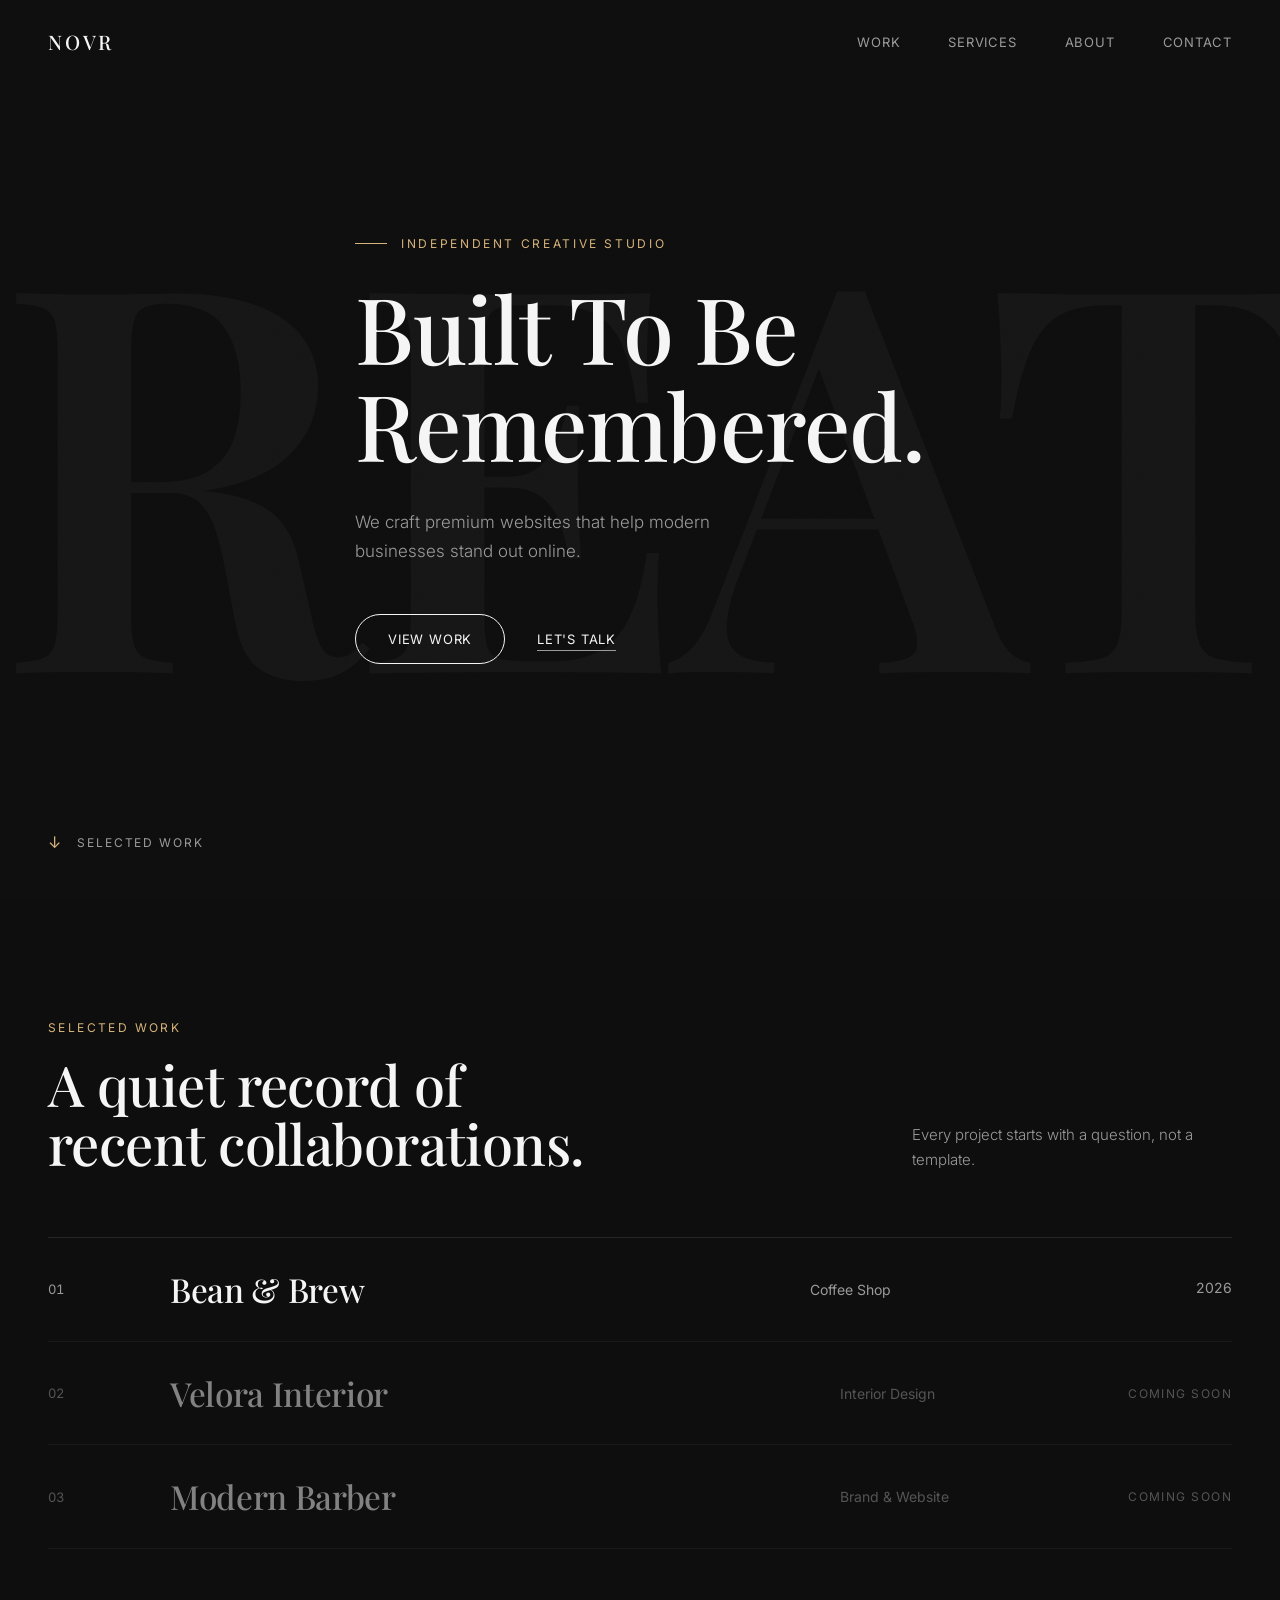
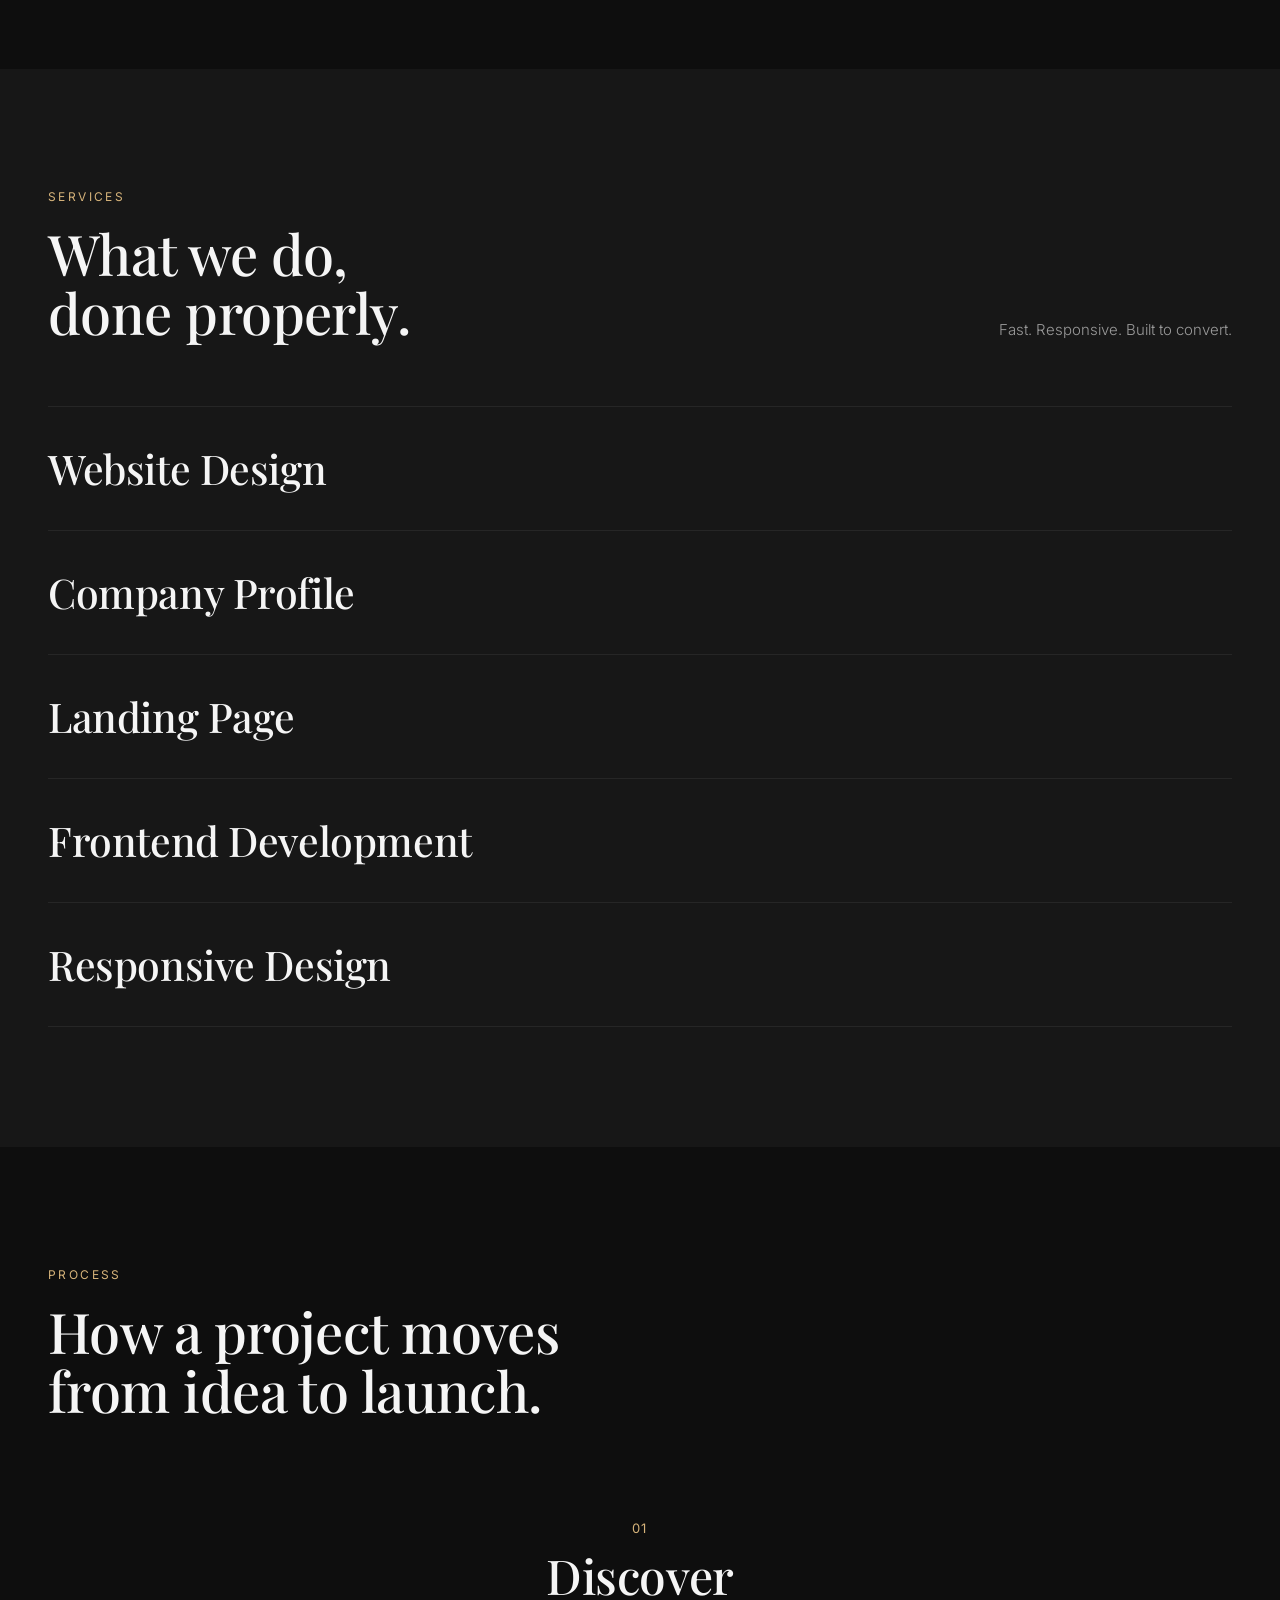
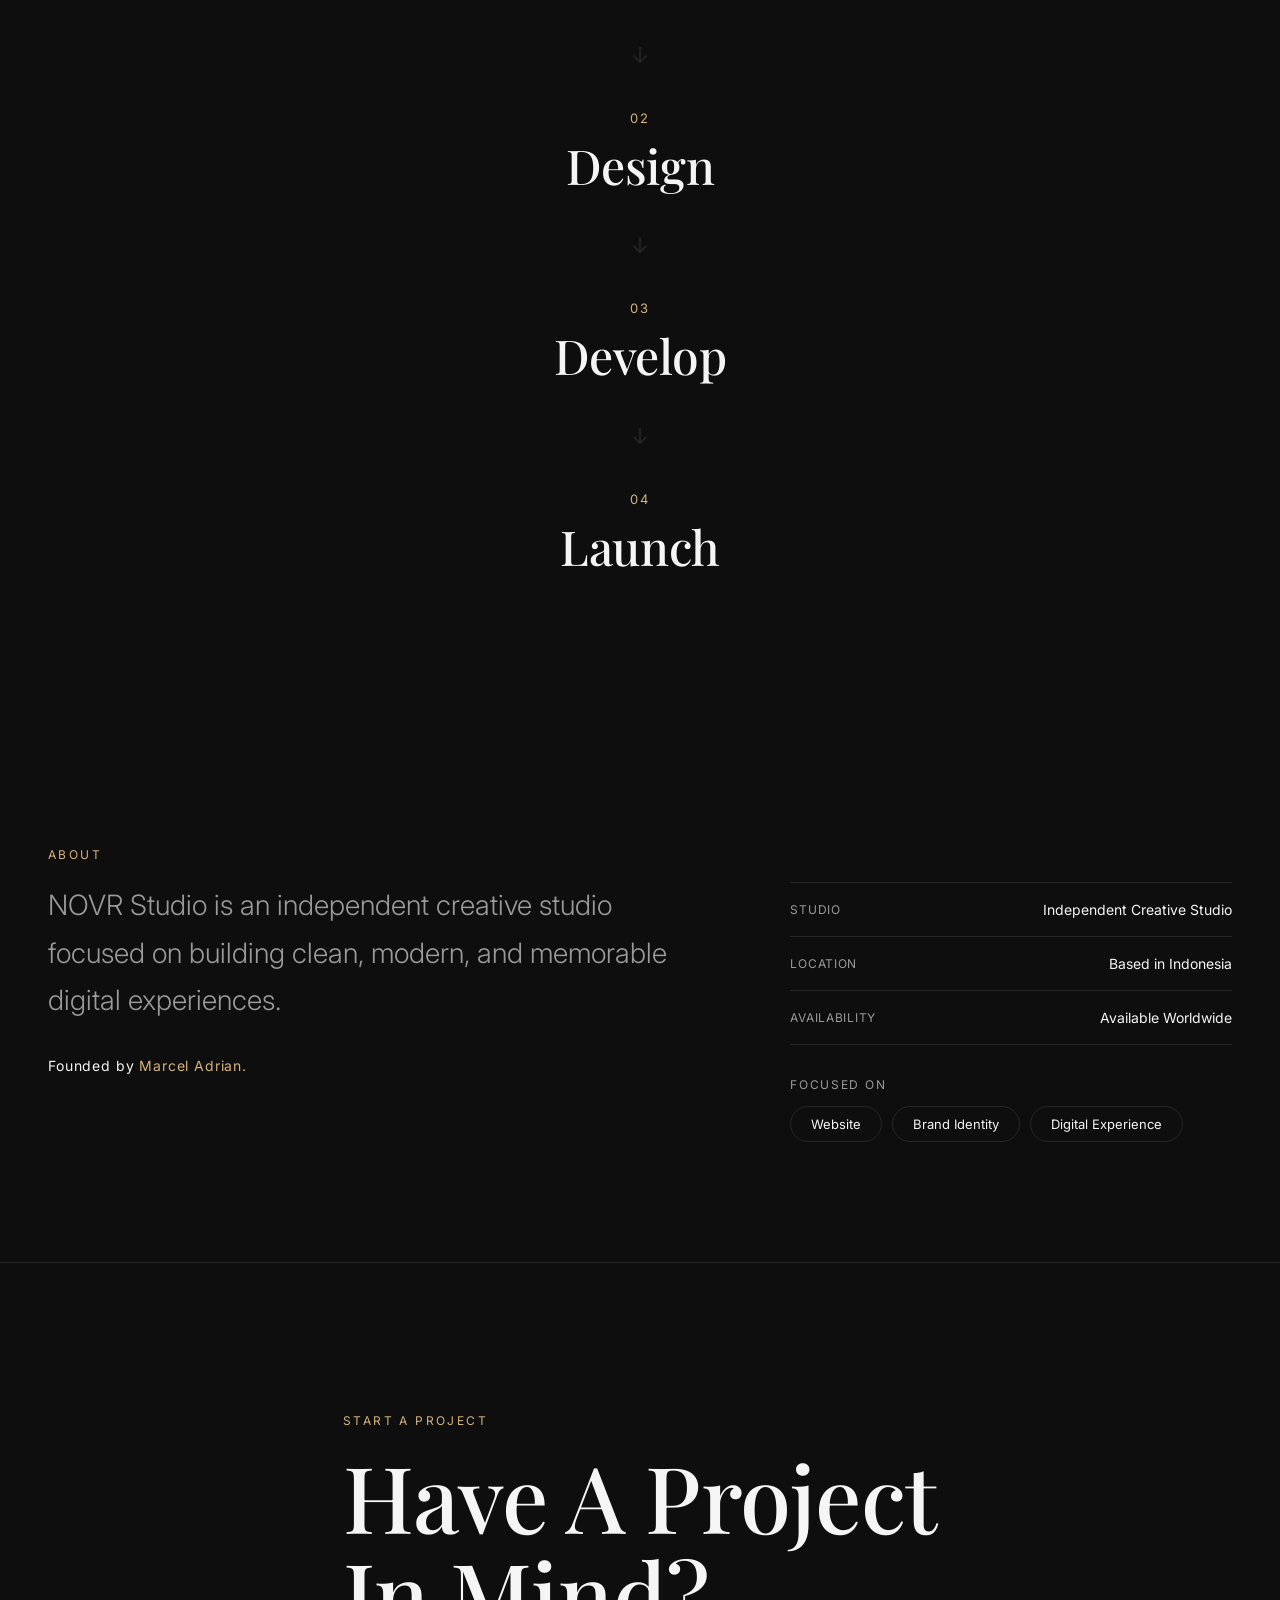
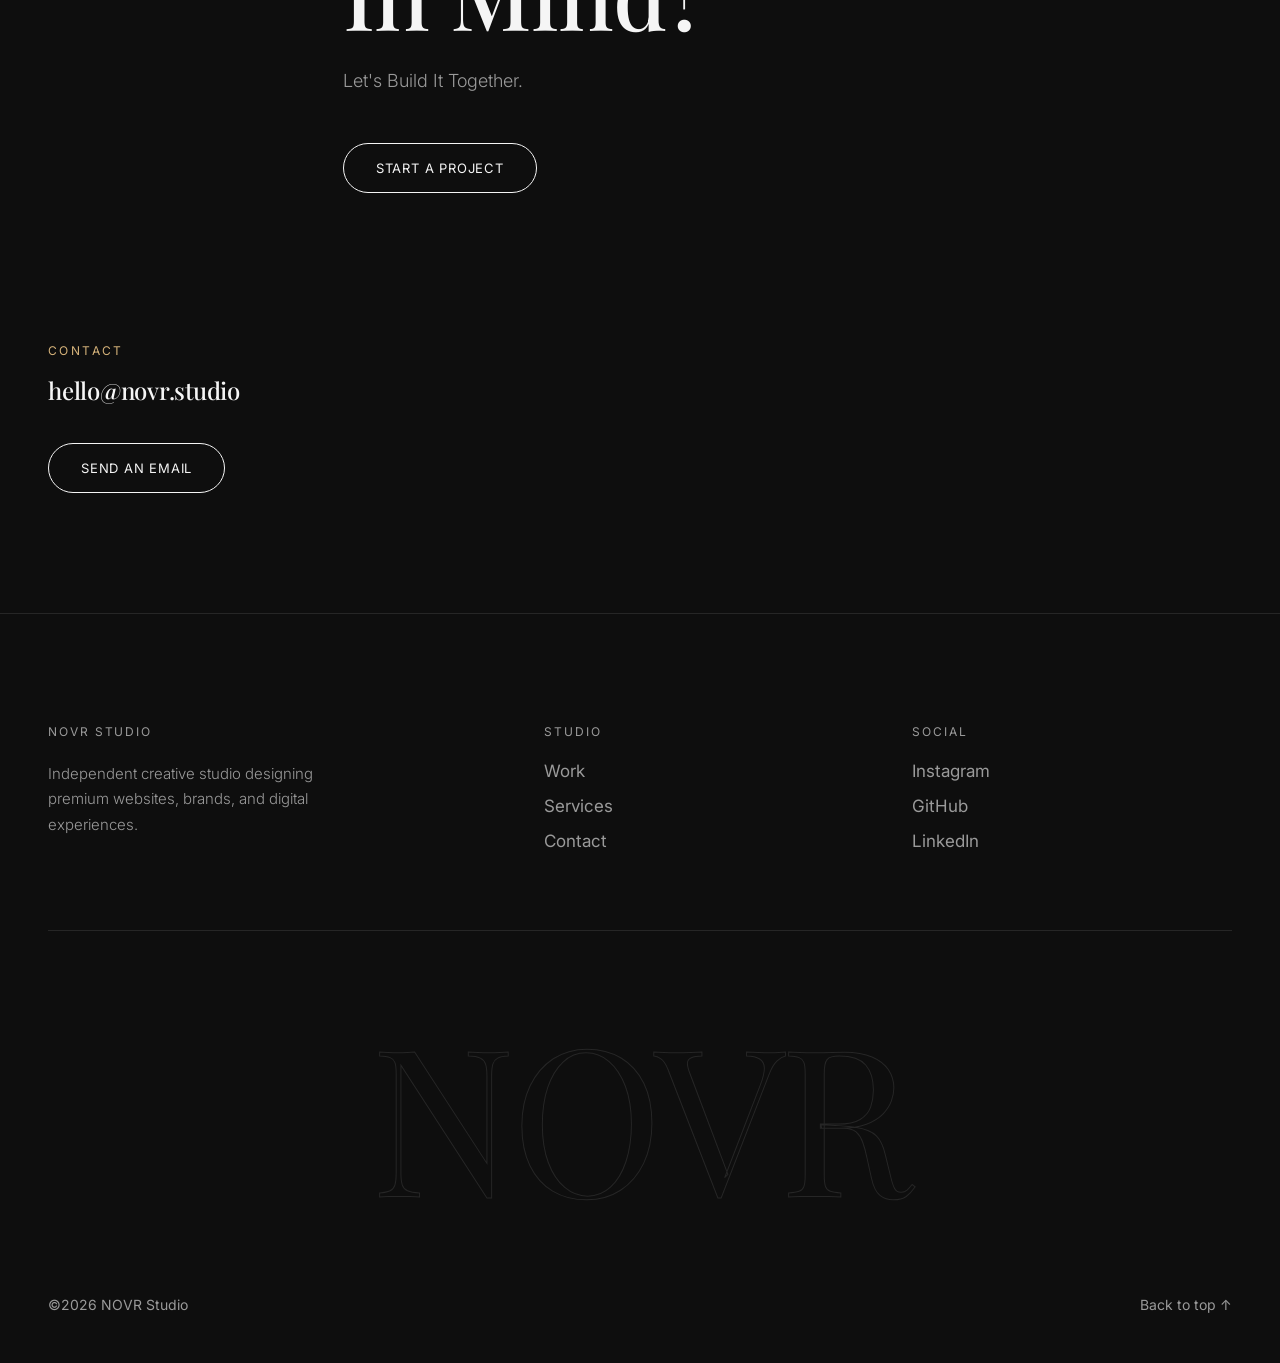
==== commit fb91954e: "logo" ====
--- a/index.html
+++ b/index.html
@@ -10,6 +10,8 @@
 <meta property="og:description" content="Built To Be Remembered. We craft premium websites that help modern businesses stand out online.">
 <meta property="og:image" content="assets/images/og-image.jpg">
 <meta property="og:type" content="website">
+
+<link rel="icon" type="image/png" href="assets/images/Logo NOVR.png">
 
 <link rel="icon" href="favicon.ico">
 <link rel="preconnect" href="https://fonts.googleapis.com">
@@ -98,7 +100,7 @@
 
       <div class="work-item is-soon reveal">
         <span class="work-index">02</span>
-        <span class="work-title serif">Aether Interior</span>
+        <span class="work-title serif">Velora Interior</span>
         <span class="work-cat">Interior Design</span>
         <span class="work-soon">Coming Soon</span>
       </div>
@@ -126,11 +128,11 @@
     </div>
 
     <div class="service-list">
-      <div class="service-item reveal"><h3 class="serif"><span>Website Design</span></h3><span class="service-arrow">→</span></div>
-      <div class="service-item reveal"><h3 class="serif"><span>Company Profile</span></h3><span class="service-arrow">→</span></div>
-      <div class="service-item reveal"><h3 class="serif"><span>Landing Page</span></h3><span class="service-arrow">→</span></div>
-      <div class="service-item reveal"><h3 class="serif"><span>Frontend Development</span></h3><span class="service-arrow">→</span></div>
-      <div class="service-item reveal"><h3 class="serif"><span>Responsive Design</span></h3><span class="service-arrow">→</span></div>
+      <a href="services/website-design.html" class="service-item reveal"><h3 class="serif"><span>Website Design</span></h3><span class="service-arrow">→</span></a>
+      <a href="services/company-profile.html" class="service-item reveal"><h3 class="serif"><span>Company Profile</span></h3><span class="service-arrow">→</span></a>
+      <a href="services/landing-page.html" class="service-item reveal"><h3 class="serif"><span>Landing Page</span></h3><span class="service-arrow">→</span></a>
+      <a href="services/frontend-development.html" class="service-item reveal"><h3 class="serif"><span>Frontend Development</span></h3><span class="service-arrow">→</span></a>
+      <a href="services/responsive-design.html" class="service-item reveal"><h3 class="serif"><span>Responsive Design</span></h3><span class="service-arrow">→</span></a>
     </div>
   </div>
 </section>
--- a/assets/css/style.css
+++ b/assets/css/style.css
@@ -589,6 +589,80 @@
 .cs-nav-project a{ font-family:'Playfair Display', serif; font-size:clamp(26px,3.4vw,40px); transition:color .4s var(--ease); }
 .cs-nav-project a:hover{ color:var(--accent); }
 
+/* ==========================================================================
+   SERVICE DETAIL PAGES
+   ========================================================================== */
+.svc-sub{ margin-top:24px; color:var(--gray); font-size:18px; max-width:480px; font-weight:300; line-height:1.6; }
+
+.feature-grid{ display:grid; grid-template-columns:repeat(2, 1fr); gap:20px; }
+.feature-item{
+  display:flex; align-items:center; gap:14px;
+  padding:26px; border:1px solid var(--line); border-radius:8px;
+  transition:border-color .3s var(--ease);
+}
+.feature-item:hover{ border-color:var(--accent); }
+.feature-item .dot{ width:8px; height:8px; border-radius:50%; background:var(--accent); flex-shrink:0; }
+.feature-item span{ font-size:16px; }
+
+.checklist{ display:grid; grid-template-columns:repeat(3, 1fr); gap:0 24px; }
+.checklist div{
+  display:flex; align-items:center; gap:12px;
+  padding:18px 0; border-top:1px solid var(--line); font-size:15px;
+}
+.checklist .check{ color:var(--accent); font-size:15px; }
+
+.faq-list{ display:flex; flex-direction:column; }
+.faq-item{ border-top:1px solid var(--line); padding:26px 0; }
+.faq-list .faq-item:last-child{ border-bottom:1px solid var(--line); }
+.faq-item summary{
+  cursor:pointer; font-size:19px; font-family:'Playfair Display', serif;
+  list-style:none; display:flex; justify-content:space-between; align-items:center;
+}
+.faq-item summary::-webkit-details-marker{ display:none; }
+.faq-item summary::after{
+  content:'+'; color:var(--accent); font-size:22px; margin-left:24px;
+  transition:transform .3s var(--ease); flex-shrink:0;
+}
+.faq-item[open] summary::after{ transform:rotate(45deg); }
+.faq-item p{ color:var(--gray); margin-top:16px; font-size:15px; line-height:1.75; font-weight:300; max-width:640px; }
+
+.device-row{ display:flex; align-items:flex-end; gap:40px; flex-wrap:wrap; justify-content:center; padding:20px 0 10px; }
+.device-col{ display:flex; flex-direction:column; align-items:center; }
+.device{ border-radius:10px; overflow:hidden; border:1px solid var(--line); box-shadow:0 30px 60px rgba(0,0,0,0.4); }
+.device img{ width:100%; display:block; }
+.device-desktop{ width:100%; max-width:560px; }
+.device-tablet{ width:240px; }
+.device-mobile{ width:140px; }
+.device-label{ text-align:center; color:var(--gray); font-size:12px; letter-spacing:0.1em; text-transform:uppercase; margin-top:16px; }
+
+/* ---------- flow list (no numbers, conceptual journey) ---------- */
+.flow-list{ display:flex; flex-direction:column; align-items:center; gap:0; }
+.flow-item{
+  font-family:'Playfair Display', serif;
+  font-size:clamp(24px,3.2vw,38px);
+  text-align:center;
+  padding:18px 0;
+  color:var(--white);
+}
+.flow-item.is-stat{ font-size:clamp(52px,8vw,90px); color:var(--accent); padding-bottom:6px; }
+.flow-item.is-sentence{
+  font-family:'Inter', sans-serif;
+  font-weight:300; font-size:18px; color:var(--gray);
+  max-width:440px; padding:16px 0;
+}
+.flow-arrow{ color:var(--line); font-size:20px; margin:2px 0; }
+
+/* ---------- benefit grid (numbered feature cards) ---------- */
+.benefit-grid{ display:grid; grid-template-columns:repeat(4, 1fr); gap:28px; }
+.benefit-item{
+  text-align:center; padding:36px 20px;
+  border:1px solid var(--line); border-radius:8px;
+  transition:border-color .3s var(--ease);
+}
+.benefit-item:hover{ border-color:var(--accent); }
+.benefit-num{ font-family:'Playfair Display', serif; color:var(--accent); font-size:26px; margin-bottom:14px; display:block; }
+.benefit-item .label{ font-size:15px; color:var(--white); }
+
 #loader{
     position:fixed;
     inset:0;
--- a/assets/css/responsive.css
+++ b/assets/css/responsive.css
@@ -41,6 +41,13 @@
   .cs-stats{ grid-template-columns:repeat(2, 1fr); }
   .cs-stats div:nth-child(3){ border-left:none; }
   .score-grid{ grid-template-columns:repeat(2, 1fr); gap:32px; }
+  .feature-grid{ grid-template-columns:1fr; }
+  .checklist{ grid-template-columns:1fr 1fr; }
+  .device-row{ gap:24px; }
+  .device-desktop{ max-width:100%; }
+  .device-tablet{ width:180px; }
+  .device-mobile{ width:110px; }
+  .benefit-grid{ grid-template-columns:1fr 1fr; }
 }
 
 @media (max-width:600px){
